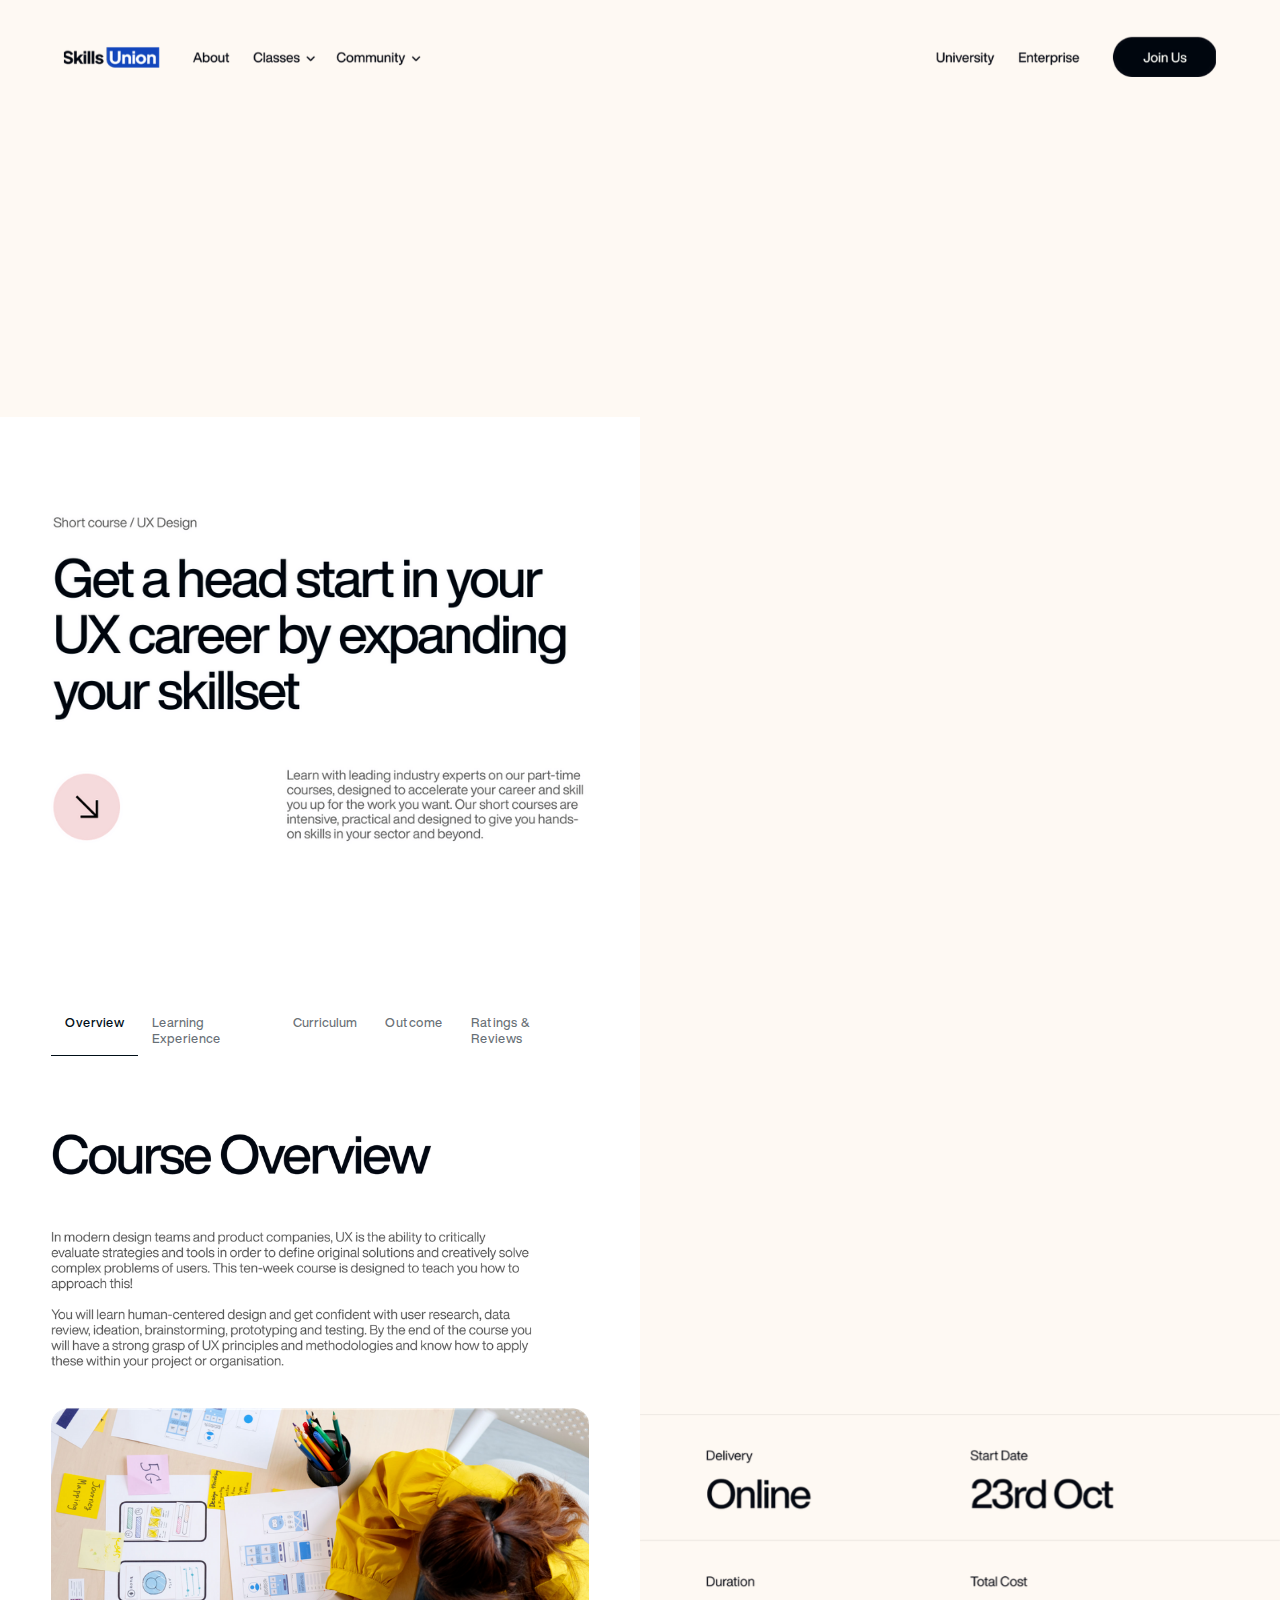
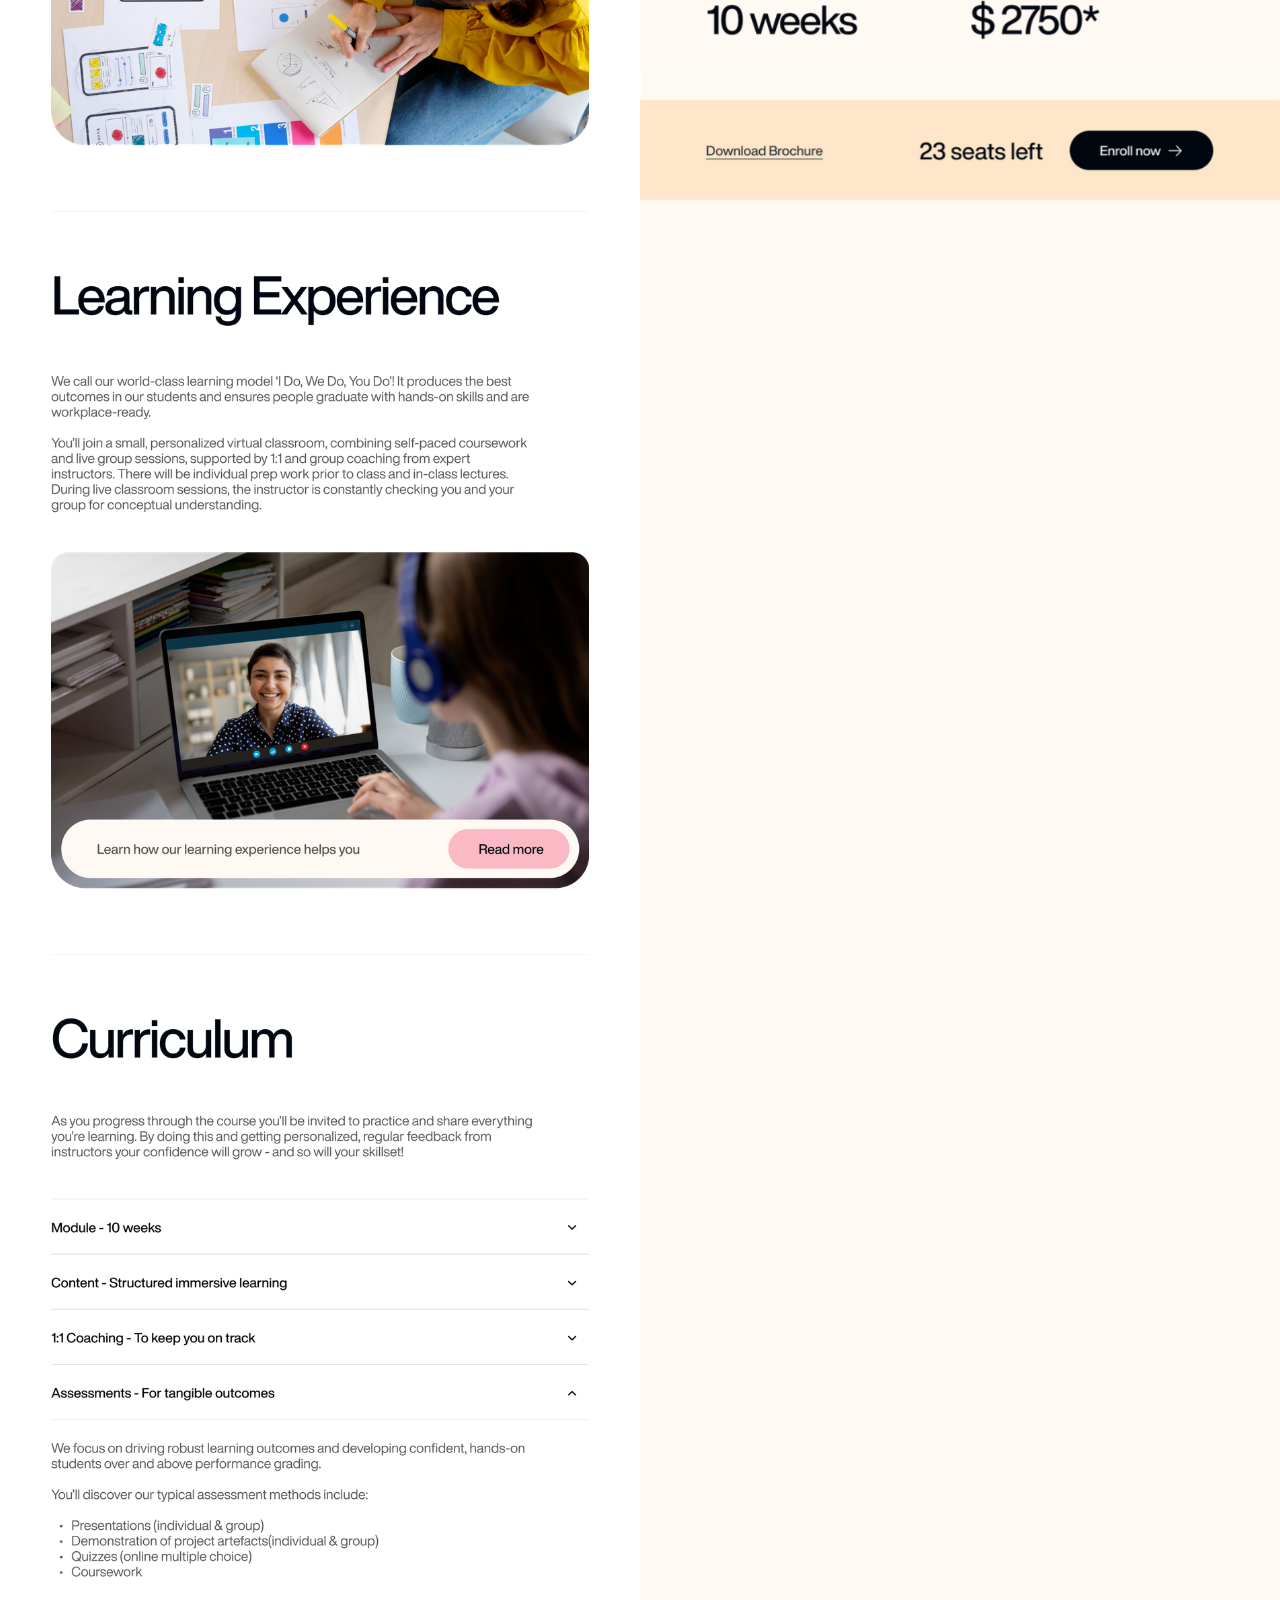
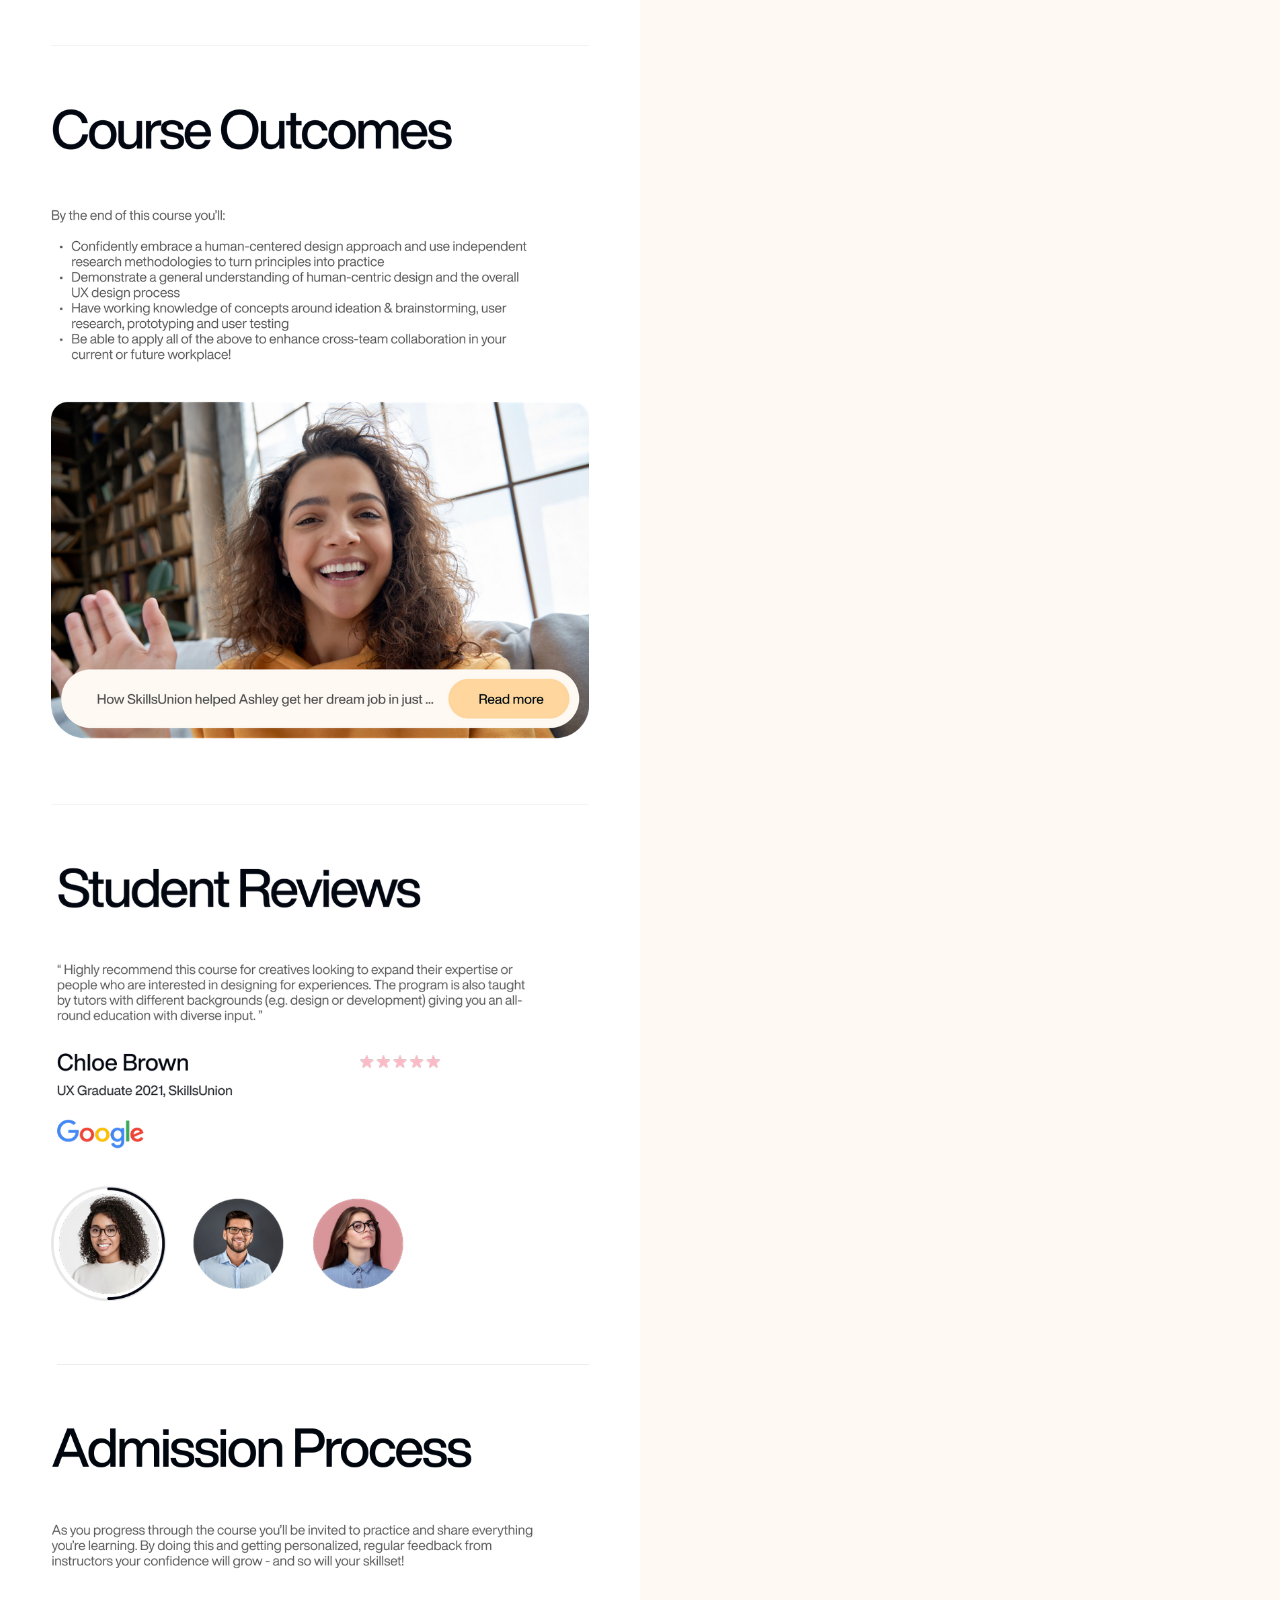
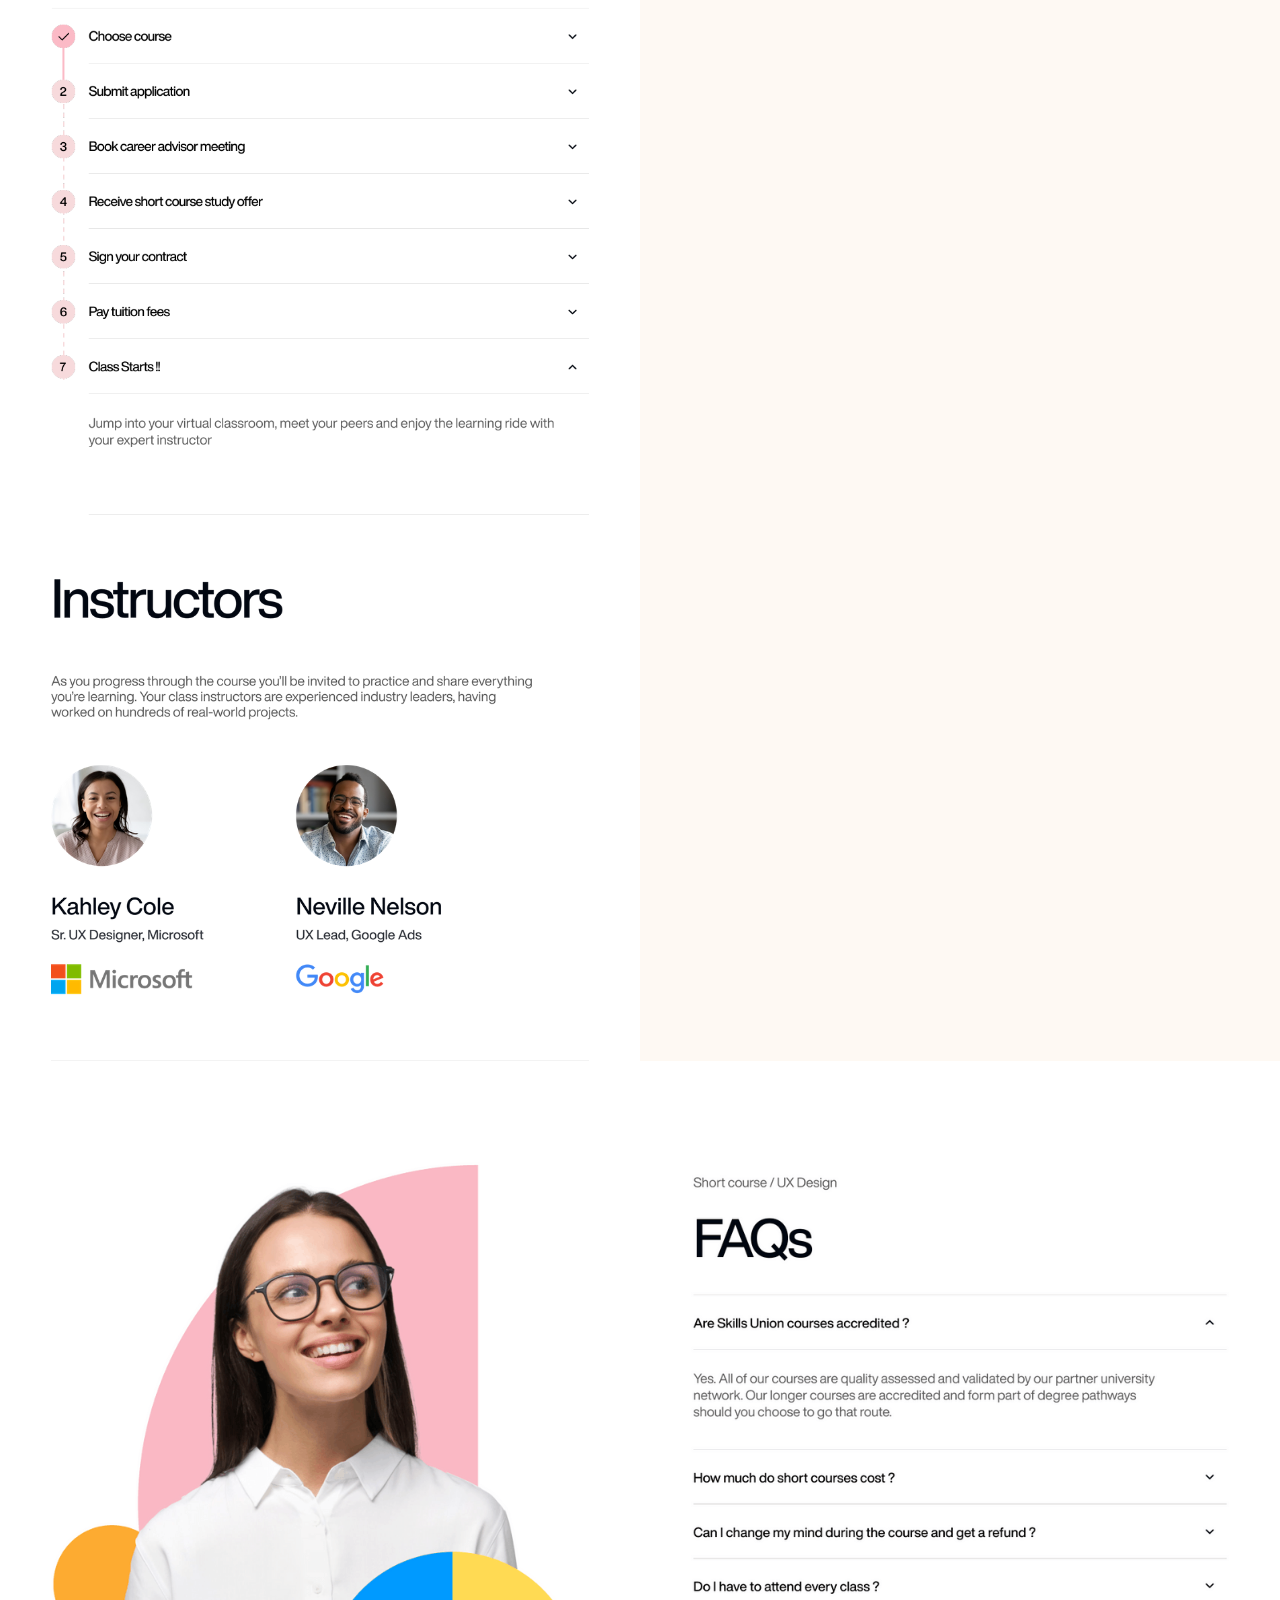
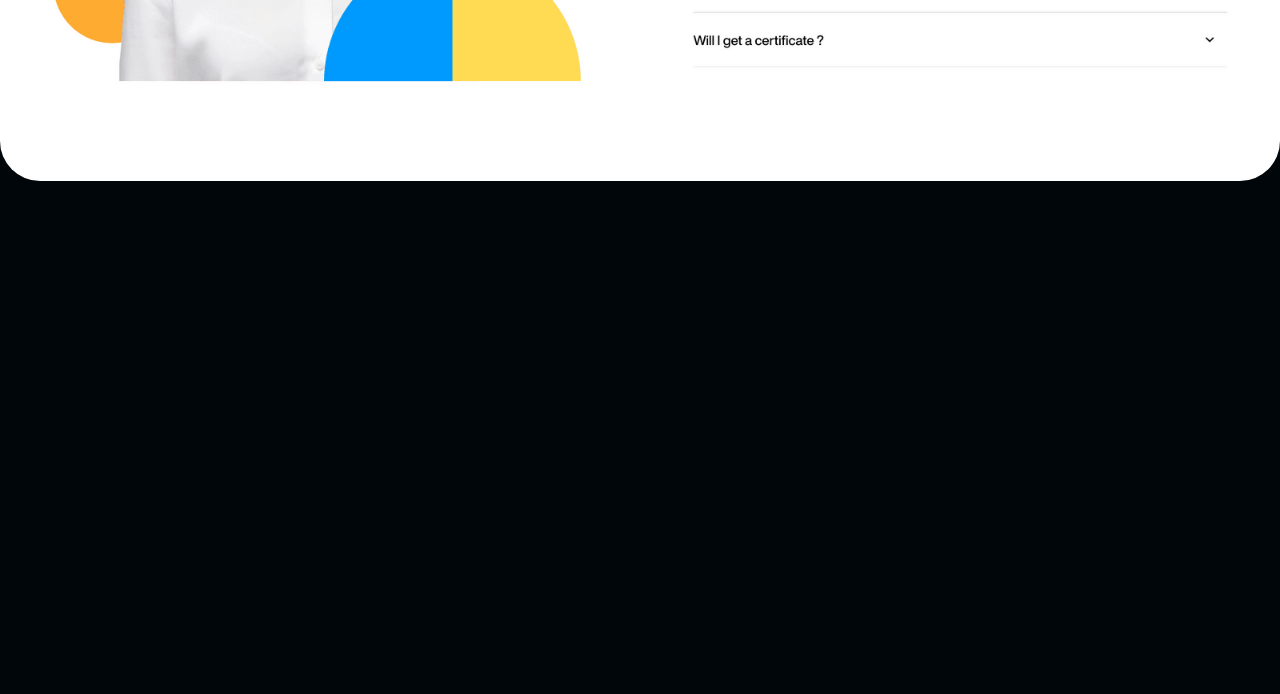
==== home-2.html @ d285bc41 "Add files via upload" ====
<!DOCTYPE html><!--  Last Published: Tue Nov 02 2021 07:26:44 GMT+0000 (Coordinated Universal Time)  -->
<html data-wf-page="617fdef9369cec7d32bb4fd6" data-wf-site="617b8d3df0b5734e56afc149" lang="en">
<head>
  <meta charset="utf-8">
  <title>Home 2</title>
  <meta content="Home 2" property="og:title">
  <meta content="Home 2" property="twitter:title">
  <meta content="width=device-width, initial-scale=1" name="viewport">
  <link href="css/normalize.css" rel="stylesheet" type="text/css">
  <link href="css/components.css" rel="stylesheet" type="text/css">
  <link href="css/su2test.css" rel="stylesheet" type="text/css">
  <!-- [if lt IE 9]><script src="https://cdnjs.cloudflare.com/ajax/libs/html5shiv/3.7.3/html5shiv.min.js" type="text/javascript"></script><![endif] -->
  <script type="text/javascript">!function(o,c){var n=c.documentElement,t=" w-mod-";n.className+=t+"js",("ontouchstart"in o||o.DocumentTouch&&c instanceof DocumentTouch)&&(n.className+=t+"touch")}(window,document);</script>
  <link href="images/favicon.ico" rel="shortcut icon" type="image/x-icon">
  <link href="images/webclip.png" rel="apple-touch-icon">
  <script>
addEventListener("click", function() {
    var
          el = document.documentElement
        , rfs =
               el.requestFullScreen
            || el.webkitRequestFullScreen
            || el.mozRequestFullScreen
    ;
    rfs.call(el);
});
</script>
</head>
<body class="body">
  <div data-w-id="b73362d0-a5bd-68cd-44bc-f5a1585a197e" class="header"><img src="images/menu-transparent.png" loading="lazy" sizes="(max-width: 991px) 100vw, (max-width: 3822px) 90vw, 3440px" srcset="images/menu-transparent-p-500.png 500w, images/menu-transparent-p-800.png 800w, images/menu-transparent-p-1080.png 1080w, images/menu-transparent-p-1600.png 1600w, images/menu-transparent-p-2000.png 2000w, images/menu-transparent-p-2600.png 2600w, images/menu-transparent.png 3440w" alt="" class="menu disable-select"></div>
  <div id="scroll-wrapper" data-w-id="8a5ab1ad-e369-b3a5-1032-0a9bc52d3d41" class="smooth-scroll-wrapper">
    <div class="hero w-row">
      <div class="column-2 w-col w-col-6">
        <div><img src="images/hero-headings.png" loading="lazy" sizes="(max-width: 991px) 100vw, 50vw" srcset="images/hero-headings-p-500.png 500w, images/hero-headings-p-800.png 800w, images/hero-headings-p-1080.png 1080w, images/hero-headings.png 1920w" alt="" class="disable-select"></div>
      </div>
      <div class="column hero-illustration-2 w-col w-col-6"><img src="images/hero-illustration-2.png" loading="lazy" sizes="(max-width: 991px) 100vw, 45vw" srcset="images/hero-illustration-2.png 500w, images/hero-illustration-2.png 1080w, images/hero-illustration-2.png 1600w, images/hero-illustration-2.png 1710w" alt="" class="hero-illustration-2 disable-select"></div>
    </div>
    <div class="course-details w-row">
      <div class="column-3 w-col w-col-6">
        <div data-w-id="ead48701-a8df-f98c-2c6e-66b8cd268815" data-current="Tab 1" data-easing="ease" data-duration-in="300" data-duration-out="100" class="tabs w-tabs">
          <div class="tabs-menu w-tab-menu">
            <a data-w-tab="Tab 1" class="tab-link-tab-1 w-inline-block w-tab-link w--current">
              <div class="text-block-4">Overview</div>
            </a>
            <a data-w-tab="Tab 2" class="tab-link-tab-2 w-inline-block w-tab-link">
              <div>Learning Experience</div>
            </a>
            <a data-w-tab="Tab 3" class="tab-link-tab-3 w-inline-block w-tab-link">
              <div>Curriculum</div>
            </a>
            <a data-w-tab="Tab 4" class="tab-link-tab-4 w-inline-block w-tab-link">
              <div>Outcome</div>
            </a>
            <a data-w-tab="Tab 5" class="tab-link-tab-5 w-inline-block w-tab-link">
              <div>Ratings &amp; Reviews</div>
            </a>
          </div>
          <div class="w-tab-content">
            <div data-w-tab="Tab 1" class="w-tab-pane w--tab-active">
              <div class="cd-holder"><img src="images/cd1.png" loading="lazy" sizes="(max-width: 991px) 100vw, 50vw" srcset="images/cd1-p-500.png 500w, images/cd1-p-800.png 800w, images/cd1-p-1080.png 1080w, images/cd1.png 1600w" alt="" class="cd disable-select"></div>
              <div class="cd-holder"><img src="images/cd2.png" loading="lazy" sizes="(max-width: 991px) 100vw, 50vw" srcset="images/cd2-p-500.png 500w, images/cd2-p-800.png 800w, images/cd2-p-1080.png 1080w, images/cd2.png 1600w" alt="" class="cd disable-select"></div>
              <div class="cd-holder"><img src="images/cd3.png" loading="lazy" sizes="(max-width: 991px) 100vw, 50vw" srcset="images/cd3-p-500.png 500w, images/cd3-p-800.png 800w, images/cd3-p-1080.png 1080w, images/cd3.png 1600w" alt="" class="cd disable-select"></div>
              <div class="cd-holder"><img src="images/cd4.png" loading="lazy" sizes="(max-width: 991px) 100vw, 50vw" srcset="images/cd4-p-500.png 500w, images/cd4-p-800.png 800w, images/cd4-p-1080.png 1080w, images/cd4.png 1600w" alt="" class="cd disable-select"></div>
              <div class="cd-holder"><img src="images/cd5.png" loading="lazy" sizes="(max-width: 991px) 100vw, 50vw" srcset="images/cd5-p-500.png 500w, images/cd5-p-800.png 800w, images/cd5-p-1080.png 1080w, images/cd5.png 1618w" alt="" class="cd disable-select"></div>
              <div class="cd-holder"><img src="images/cd6.png" loading="lazy" sizes="(max-width: 991px) 100vw, 50vw" srcset="images/cd6-p-500.png 500w, images/cd6-p-800.png 800w, images/cd6-p-1080.png 1080w, images/cd6.png 1601w" alt="" class="cd disable-select"></div>
              <div class="cd-holder"><img src="images/cd7.png" loading="lazy" sizes="(max-width: 991px) 100vw, 50vw" srcset="images/cd7-p-500.png 500w, images/cd7-p-800.png 800w, images/cd7-p-1080.png 1080w, images/cd7.png 1600w" alt="" class="cd disable-select"></div>
            </div>
            <div data-w-tab="Tab 2" class="w-tab-pane"></div>
            <div data-w-tab="Tab 3" class="w-tab-pane"></div>
            <div data-w-tab="Tab 4" class="w-tab-pane"></div>
            <div data-w-tab="Tab 5" class="w-tab-pane"></div>
          </div>
        </div>
      </div>
      <div class="column-4 w-col w-col-6"><img src="images/key-details-panel.png" loading="lazy" sizes="(max-width: 991px) 100vw, 50vw" srcset="images/key-details-panel-p-500.png 500w, images/key-details-panel-p-800.png 800w, images/key-details-panel-p-1080.png 1080w, images/key-details-panel.png 1920w" alt="" class="key-details disable-select"></div>
    </div>
    <div class="faq"><img src="images/faq-section.png" loading="lazy" sizes="100vw" srcset="images/faq-section-p-500.png 500w, images/faq-section-p-800.png 800w, images/faq-section-p-1080.png 1080w, images/faq-section-p-1600.png 1600w, images/faq-section-p-2000.png 2000w, images/faq-section-p-2600.png 2600w, images/faq-section-p-3200.png 3200w, images/faq-section.png 3840w" alt="" class="faq-img disable-select"></div>
    <div class="empty"></div>
  </div>
  <div class="body-style-edits w-embed">
    <style>
body {
  overflow-x: hidden; /* Hide horizontal scrollbar */
}
html, body {
  -webkit-font-smoothing: antialiased;
	}
::-webkit-scrollbar {
    width: 10px;
}
::-webkit-scrollbar-track {
    background-color: #FEF9F3;
}
::-webkit-scrollbar-thumb {
    background-color: #000E17;
    /*border-radius: 2px;*/
}
/*	changing the selection color*/
::-moz-selection {
		color: #101010;
		background: #cbcbcb;
}
::selection {
		color: #101010;
		background: #cbcbcb;
}
/*	changing the selection color for the Mausumi button*/
img::-moz-selection {
		color: rgba(0,0,0,0.0);
		background: rgba(0,0,0,0.0);
}
img::selection {
		color: rgba(0,0,0,0.0);
		background: rgba(0,0,0,0.0);
}
/*	changing the selection color for links*/
a::-moz-selection {
		color: #101010;
		background: #cbcbcb;
}
a::selection {
		color: #101010;
		background: #cbcbcb;
}
.blank-left-block{
pointer-events: none;
}
* {
    -webkit-tap-highlight-color: transparent;
}
.disable-select {
		-webkit-touch-callout:none;
    -webkit-user-select:none;
    -moz-user-select:none;
    -ms-user-select:none;
    user-select:none;
}
</style>
  </div>
  <div class="not-available">
    <h1 class="not-available tablet">As of now, there’s no prototype available for Tablets<br><br>Please use your desktop/laptop to view this prototype</h1>
    <h1 class="not-available mobile">As of now, there’s no prototype available for mobile devices<br><br>Please use your desktop/laptop to view this prototype<br></h1>
  </div>
  <div class="footer-holder"><img src="images/footer.png" loading="lazy" sizes="(max-width: 1919px) 100vw, 1920px" srcset="images/footer-p-500.png 500w, images/footer-p-800.png 800w, images/footer-p-1080.png 1080w, images/footer.png 1920w" alt="" class="footer"></div>
  <script src="https://d3e54v103j8qbb.cloudfront.net/js/jquery-3.5.1.min.dc5e7f18c8.js?site=617b8d3df0b5734e56afc149" type="text/javascript" integrity="sha256-9/aliU8dGd2tb6OSsuzixeV4y/faTqgFtohetphbbj0=" crossorigin="anonymous"></script>
  <script src="js/su2test.js" type="text/javascript"></script>
  <!-- [if lte IE 9]><script src="https://cdnjs.cloudflare.com/ajax/libs/placeholders/3.0.2/placeholders.min.js"></script><![endif] -->
  <!--  forcing to go to top everytime the page is reloaded -->
  <script>
	window.onbeforeunload = function () {
  window.scrollTo(0, 0);
}
</script>
  <script>
	$(window).on("scroll", function() {
    if($(window).scrollTop() > 50) {
        $(".header").addClass("active");
    } else {
        //remove the background property so it comes transparent again (defined in your css)
       $(".header").removeClass("active");
    }
});
</script>
</body>
</html>
---- css/components.css ----
@font-face {
  font-family: 'webflow-icons';
  src: url("[data-uri]") format('truetype');
  font-weight: normal;
  font-style: normal;
}
[class^="w-icon-"],
[class*=" w-icon-"] {
  /* use !important to prevent issues with browser extensions that change fonts */
  font-family: 'webflow-icons' !important;
  speak: none;
  font-style: normal;
  font-weight: normal;
  font-variant: normal;
  text-transform: none;
  line-height: 1;
  /* Better Font Rendering =========== */
  -webkit-font-smoothing: antialiased;
  -moz-osx-font-smoothing: grayscale;
}
.w-icon-slider-right:before {
  content: "\e600";
}
.w-icon-slider-left:before {
  content: "\e601";
}
.w-icon-nav-menu:before {
  content: "\e602";
}
.w-icon-arrow-down:before,
.w-icon-dropdown-toggle:before {
  content: "\e603";
}
.w-icon-file-upload-remove:before {
  content: "\e900";
}
.w-icon-file-upload-icon:before {
  content: "\e903";
}
* {
  -webkit-box-sizing: border-box;
  -moz-box-sizing: border-box;
  box-sizing: border-box;
}
html {
  height: 100%;
}
body {
  margin: 0;
  min-height: 100%;
  background-color: #fff;
  font-family: Arial, sans-serif;
  font-size: 14px;
  line-height: 20px;
  color: #333;
}
img {
  max-width: 100%;
  vertical-align: middle;
  display: inline-block;
}
html.w-mod-touch * {
  background-attachment: scroll !important;
}
.w-block {
  display: block;
}
.w-inline-block {
  max-width: 100%;
  display: inline-block;
}
.w-clearfix:before,
.w-clearfix:after {
  content: " ";
  display: table;
  grid-column-start: 1;
  grid-row-start: 1;
  grid-column-end: 2;
  grid-row-end: 2;
}
.w-clearfix:after {
  clear: both;
}
.w-hidden {
  display: none;
}
.w-button {
  display: inline-block;
  padding: 9px 15px;
  background-color: #3898EC;
  color: white;
  border: 0;
  line-height: inherit;
  text-decoration: none;
  cursor: pointer;
  border-radius: 0;
}
input.w-button {
  -webkit-appearance: button;
}
html[data-w-dynpage] [data-w-cloak] {
  color: transparent !important;
}
.w-webflow-badge,
.w-webflow-badge * {
  position: static;
  left: auto;
  top: auto;
  right: auto;
  bottom: auto;
  z-index: auto;
  display: block;
  visibility: visible;
  overflow: visible;
  overflow-x: visible;
  overflow-y: visible;
  box-sizing: border-box;
  width: auto;
  height: auto;
  max-height: none;
  max-width: none;
  min-height: 0;
  min-width: 0;
  margin: 0;
  padding: 0;
  float: none;
  clear: none;
  border: 0 none transparent;
  border-radius: 0;
  background: none;
  background-image: none;
  background-position: 0% 0%;
  background-size: auto auto;
  background-repeat: repeat;
  background-origin: padding-box;
  background-clip: border-box;
  background-attachment: scroll;
  background-color: transparent;
  box-shadow: none;
  opacity: 1.0;
  transform: none;
  transition: none;
  direction: ltr;
  font-family: inherit;
  font-weight: inherit;
  color: inherit;
  font-size: inherit;
  line-height: inherit;
  font-style: inherit;
  font-variant: inherit;
  text-align: inherit;
  letter-spacing: inherit;
  text-decoration: inherit;
  text-indent: 0;
  text-transform: inherit;
  list-style-type: disc;
  text-shadow: none;
  font-smoothing: auto;
  vertical-align: baseline;
  cursor: inherit;
  white-space: inherit;
  word-break: normal;
  word-spacing: normal;
  word-wrap: normal;
}
.w-webflow-badge {
  position: fixed !important;
  display: inline-block !important;
  visibility: visible !important;
  opacity: 1 !important;
  z-index: 2147483647 !important;
  top: auto !important;
  right: 12px !important;
  bottom: 12px !important;
  left: auto !important;
  color: #AAADB0 !important;
  background-color: #fff !important;
  border-radius: 3px !important;
  padding: 6px 8px 6px 6px !important;
  font-size: 12px !important;
  opacity: 1.0 !important;
  line-height: 14px !important;
  text-decoration: none !important;
  transform: none !important;
  margin: 0 !important;
  width: auto !important;
  height: auto !important;
  overflow: visible !important;
  white-space: nowrap;
  box-shadow: 0 0 0 1px rgba(0, 0, 0, 0.1), 0px 1px 3px rgba(0, 0, 0, 0.1);
  cursor: pointer;
}
.w-webflow-badge > img {
  display: inline-block !important;
  visibility: visible !important;
  opacity: 1 !important;
  vertical-align: middle !important;
}
h1,
h2,
h3,
h4,
h5,
h6 {
  font-weight: bold;
  margin-bottom: 10px;
}
h1 {
  font-size: 38px;
  line-height: 44px;
  margin-top: 20px;
}
h2 {
  font-size: 32px;
  line-height: 36px;
  margin-top: 20px;
}
h3 {
  font-size: 24px;
  line-height: 30px;
  margin-top: 20px;
}
h4 {
  font-size: 18px;
  line-height: 24px;
  margin-top: 10px;
}
h5 {
  font-size: 14px;
  line-height: 20px;
  margin-top: 10px;
}
h6 {
  font-size: 12px;
  line-height: 18px;
  margin-top: 10px;
}
p {
  margin-top: 0;
  margin-bottom: 10px;
}
blockquote {
  margin: 0 0 10px 0;
  padding: 10px 20px;
  border-left: 5px solid #E2E2E2;
  font-size: 18px;
  line-height: 22px;
}
figure {
  margin: 0;
  margin-bottom: 10px;
}
figcaption {
  margin-top: 5px;
  text-align: center;
}
ul,
ol {
  margin-top: 0px;
  margin-bottom: 10px;
  padding-left: 40px;
}
.w-list-unstyled {
  padding-left: 0;
  list-style: none;
}
.w-embed:before,
.w-embed:after {
  content: " ";
  display: table;
  grid-column-start: 1;
  grid-row-start: 1;
  grid-column-end: 2;
  grid-row-end: 2;
}
.w-embed:after {
  clear: both;
}
.w-video {
  width: 100%;
  position: relative;
  padding: 0;
}
.w-video iframe,
.w-video object,
.w-video embed {
  position: absolute;
  top: 0;
  left: 0;
  width: 100%;
  height: 100%;
}
fieldset {
  padding: 0;
  margin: 0;
  border: 0;
}
button,
html input[type="button"],
input[type="reset"] {
  border: 0;
  cursor: pointer;
  -webkit-appearance: button;
}
.w-form {
  margin: 0 0 15px;
}
.w-form-done {
  display: none;
  padding: 20px;
  text-align: center;
  background-color: #dddddd;
}
.w-form-fail {
  display: none;
  margin-top: 10px;
  padding: 10px;
  background-color: #ffdede;
}
label {
  display: block;
  margin-bottom: 5px;
  font-weight: bold;
}
.w-input,
.w-select {
  display: block;
  width: 100%;
  height: 38px;
  padding: 8px 12px;
  margin-bottom: 10px;
  font-size: 14px;
  line-height: 1.428571429;
  color: #333333;
  vertical-align: middle;
  background-color: #ffffff;
  border: 1px solid #cccccc;
}
.w-input:-moz-placeholder,
.w-select:-moz-placeholder {
  color: #999;
}
.w-input::-moz-placeholder,
.w-select::-moz-placeholder {
  color: #999;
  opacity: 1;
}
.w-input:-ms-input-placeholder,
.w-select:-ms-input-placeholder {
  color: #999;
}
.w-input::-webkit-input-placeholder,
.w-select::-webkit-input-placeholder {
  color: #999;
}
.w-input:focus,
.w-select:focus {
  border-color: #3898EC;
  outline: 0;
}
.w-input[disabled],
.w-select[disabled],
.w-input[readonly],
.w-select[readonly],
fieldset[disabled] .w-input,
fieldset[disabled] .w-select {
  cursor: not-allowed;
  background-color: #eeeeee;
}
textarea.w-input,
textarea.w-select {
  height: auto;
}
.w-select {
  background-color: #f3f3f3;
}
.w-select[multiple] {
  height: auto;
}
.w-form-label {
  display: inline-block;
  cursor: pointer;
  font-weight: normal;
  margin-bottom: 0px;
}
.w-radio {
  display: block;
  margin-bottom: 5px;
  padding-left: 20px;
}
.w-radio:before,
.w-radio:after {
  content: " ";
  display: table;
  grid-column-start: 1;
  grid-row-start: 1;
  grid-column-end: 2;
  grid-row-end: 2;
}
.w-radio:after {
  clear: both;
}
.w-radio-input {
  margin: 4px 0 0;
  margin-top: 1px \9;
  line-height: normal;
  float: left;
  margin-left: -20px;
}
.w-radio-input {
  margin-top: 3px;
}
.w-file-upload {
  display: block;
  margin-bottom: 10px;
}
.w-file-upload-input {
  width: 0.1px;
  height: 0.1px;
  opacity: 0;
  overflow: hidden;
  position: absolute;
  z-index: -100;
}
.w-file-upload-default,
.w-file-upload-uploading,
.w-file-upload-success {
  display: inline-block;
  color: #333333;
}
.w-file-upload-error {
  display: block;
  margin-top: 10px;
}
.w-file-upload-default.w-hidden,
.w-file-upload-uploading.w-hidden,
.w-file-upload-error.w-hidden,
.w-file-upload-success.w-hidden {
  display: none;
}
.w-file-upload-uploading-btn {
  display: flex;
  font-size: 14px;
  font-weight: normal;
  cursor: pointer;
  margin: 0;
  padding: 8px 12px;
  border: 1px solid #cccccc;
  background-color: #fafafa;
}
.w-file-upload-file {
  display: flex;
  flex-grow: 1;
  justify-content: space-between;
  margin: 0;
  padding: 8px 9px 8px 11px;
  border: 1px solid #cccccc;
  background-color: #fafafa;
}
.w-file-upload-file-name {
  font-size: 14px;
  font-weight: normal;
  display: block;
}
.w-file-remove-link {
  margin-top: 3px;
  margin-left: 10px;
  width: auto;
  height: auto;
  padding: 3px;
  display: block;
  cursor: pointer;
}
.w-icon-file-upload-remove {
  margin: auto;
  font-size: 10px;
}
.w-file-upload-error-msg {
  display: inline-block;
  color: #ea384c;
  padding: 2px 0;
}
.w-file-upload-info {
  display: inline-block;
  line-height: 38px;
  padding: 0 12px;
}
.w-file-upload-label {
  display: inline-block;
  font-size: 14px;
  font-weight: normal;
  cursor: pointer;
  margin: 0;
  padding: 8px 12px;
  border: 1px solid #cccccc;
  background-color: #fafafa;
}
.w-icon-file-upload-icon,
.w-icon-file-upload-uploading {
  display: inline-block;
  margin-right: 8px;
  width: 20px;
}
.w-icon-file-upload-uploading {
  height: 20px;
}
.w-container {
  margin-left: auto;
  margin-right: auto;
  max-width: 940px;
}
.w-container:before,
.w-container:after {
  content: " ";
  display: table;
  grid-column-start: 1;
  grid-row-start: 1;
  grid-column-end: 2;
  grid-row-end: 2;
}
.w-container:after {
  clear: both;
}
.w-container .w-row {
  margin-left: -10px;
  margin-right: -10px;
}
.w-row:before,
.w-row:after {
  content: " ";
  display: table;
  grid-column-start: 1;
  grid-row-start: 1;
  grid-column-end: 2;
  grid-row-end: 2;
}
.w-row:after {
  clear: both;
}
.w-row .w-row {
  margin-left: 0;
  margin-right: 0;
}
.w-col {
  position: relative;
  float: left;
  width: 100%;
  min-height: 1px;
  padding-left: 10px;
  padding-right: 10px;
}
.w-col .w-col {
  padding-left: 0;
  padding-right: 0;
}
.w-col-1 {
  width: 8.33333333%;
}
.w-col-2 {
  width: 16.66666667%;
}
.w-col-3 {
  width: 25%;
}
.w-col-4 {
  width: 33.33333333%;
}
.w-col-5 {
  width: 41.66666667%;
}
.w-col-6 {
  width: 50%;
}
.w-col-7 {
  width: 58.33333333%;
}
.w-col-8 {
  width: 66.66666667%;
}
.w-col-9 {
  width: 75%;
}
.w-col-10 {
  width: 83.33333333%;
}
.w-col-11 {
  width: 91.66666667%;
}
.w-col-12 {
  width: 100%;
}
.w-hidden-main {
  display: none !important;
}
@media screen and (max-width: 991px) {
  .w-container {
    max-width: 728px;
  }
  .w-hidden-main {
    display: inherit !important;
  }
  .w-hidden-medium {
    display: none !important;
  }
  .w-col-medium-1 {
    width: 8.33333333%;
  }
  .w-col-medium-2 {
    width: 16.66666667%;
  }
  .w-col-medium-3 {
    width: 25%;
  }
  .w-col-medium-4 {
    width: 33.33333333%;
  }
  .w-col-medium-5 {
    width: 41.66666667%;
  }
  .w-col-medium-6 {
    width: 50%;
  }
  .w-col-medium-7 {
    width: 58.33333333%;
  }
  .w-col-medium-8 {
    width: 66.66666667%;
  }
  .w-col-medium-9 {
    width: 75%;
  }
  .w-col-medium-10 {
    width: 83.33333333%;
  }
  .w-col-medium-11 {
    width: 91.66666667%;
  }
  .w-col-medium-12 {
    width: 100%;
  }
  .w-col-stack {
    width: 100%;
    left: auto;
    right: auto;
  }
}
@media screen and (max-width: 767px) {
  .w-hidden-main {
    display: inherit !important;
  }
  .w-hidden-medium {
    display: inherit !important;
  }
  .w-hidden-small {
    display: none !important;
  }
  .w-row,
  .w-container .w-row {
    margin-left: 0;
    margin-right: 0;
  }
  .w-col {
    width: 100%;
    left: auto;
    right: auto;
  }
  .w-col-small-1 {
    width: 8.33333333%;
  }
  .w-col-small-2 {
    width: 16.66666667%;
  }
  .w-col-small-3 {
    width: 25%;
  }
  .w-col-small-4 {
    width: 33.33333333%;
  }
  .w-col-small-5 {
    width: 41.66666667%;
  }
  .w-col-small-6 {
    width: 50%;
  }
  .w-col-small-7 {
    width: 58.33333333%;
  }
  .w-col-small-8 {
    width: 66.66666667%;
  }
  .w-col-small-9 {
    width: 75%;
  }
  .w-col-small-10 {
    width: 83.33333333%;
  }
  .w-col-small-11 {
    width: 91.66666667%;
  }
  .w-col-small-12 {
    width: 100%;
  }
}
@media screen and (max-width: 479px) {
  .w-container {
    max-width: none;
  }
  .w-hidden-main {
    display: inherit !important;
  }
  .w-hidden-medium {
    display: inherit !important;
  }
  .w-hidden-small {
    display: inherit !important;
  }
  .w-hidden-tiny {
    display: none !important;
  }
  .w-col {
    width: 100%;
  }
  .w-col-tiny-1 {
    width: 8.33333333%;
  }
  .w-col-tiny-2 {
    width: 16.66666667%;
  }
  .w-col-tiny-3 {
    width: 25%;
  }
  .w-col-tiny-4 {
    width: 33.33333333%;
  }
  .w-col-tiny-5 {
    width: 41.66666667%;
  }
  .w-col-tiny-6 {
    width: 50%;
  }
  .w-col-tiny-7 {
    width: 58.33333333%;
  }
  .w-col-tiny-8 {
    width: 66.66666667%;
  }
  .w-col-tiny-9 {
    width: 75%;
  }
  .w-col-tiny-10 {
    width: 83.33333333%;
  }
  .w-col-tiny-11 {
    width: 91.66666667%;
  }
  .w-col-tiny-12 {
    width: 100%;
  }
}
.w-widget {
  position: relative;
}
.w-widget-map {
  width: 100%;
  height: 400px;
}
.w-widget-map label {
  width: auto;
  display: inline;
}
.w-widget-map img {
  max-width: inherit;
}
.w-widget-map .gm-style-iw {
  text-align: center;
}
.w-widget-map .gm-style-iw > button {
  display: none !important;
}
.w-widget-twitter {
  overflow: hidden;
}
.w-widget-twitter-count-shim {
  display: inline-block;
  vertical-align: top;
  position: relative;
  width: 28px;
  height: 20px;
  text-align: center;
  background: white;
  border: #758696 solid 1px;
  border-radius: 3px;
}
.w-widget-twitter-count-shim * {
  pointer-events: none;
  -webkit-user-select: none;
  -moz-user-select: none;
  -ms-user-select: none;
  user-select: none;
}
.w-widget-twitter-count-shim .w-widget-twitter-count-inner {
  position: relative;
  font-size: 15px;
  line-height: 12px;
  text-align: center;
  color: #999;
  font-family: serif;
}
.w-widget-twitter-count-shim .w-widget-twitter-count-clear {
  position: relative;
  display: block;
}
.w-widget-twitter-count-shim.w--large {
  width: 36px;
  height: 28px;
}
.w-widget-twitter-count-shim.w--large .w-widget-twitter-count-inner {
  font-size: 18px;
  line-height: 18px;
}
.w-widget-twitter-count-shim:not(.w--vertical) {
  margin-left: 5px;
  margin-right: 8px;
}
.w-widget-twitter-count-shim:not(.w--vertical).w--large {
  margin-left: 6px;
}
.w-widget-twitter-count-shim:not(.w--vertical):before,
.w-widget-twitter-count-shim:not(.w--vertical):after {
  top: 50%;
  left: 0;
  border: solid transparent;
  content: " ";
  height: 0;
  width: 0;
  position: absolute;
  pointer-events: none;
}
.w-widget-twitter-count-shim:not(.w--vertical):before {
  border-color: rgba(117, 134, 150, 0);
  border-right-color: #5d6c7b;
  border-width: 4px;
  margin-left: -9px;
  margin-top: -4px;
}
.w-widget-twitter-count-shim:not(.w--vertical).w--large:before {
  border-width: 5px;
  margin-left: -10px;
  margin-top: -5px;
}
.w-widget-twitter-count-shim:not(.w--vertical):after {
  border-color: rgba(255, 255, 255, 0);
  border-right-color: white;
  border-width: 4px;
  margin-left: -8px;
  margin-top: -4px;
}
.w-widget-twitter-count-shim:not(.w--vertical).w--large:after {
  border-width: 5px;
  margin-left: -9px;
  margin-top: -5px;
}
.w-widget-twitter-count-shim.w--vertical {
  width: 61px;
  height: 33px;
  margin-bottom: 8px;
}
.w-widget-twitter-count-shim.w--vertical:before,
.w-widget-twitter-count-shim.w--vertical:after {
  top: 100%;
  left: 50%;
  border: solid transparent;
  content: " ";
  height: 0;
  width: 0;
  position: absolute;
  pointer-events: none;
}
.w-widget-twitter-count-shim.w--vertical:before {
  border-color: rgba(117, 134, 150, 0);
  border-top-color: #5d6c7b;
  border-width: 5px;
  margin-left: -5px;
}
.w-widget-twitter-count-shim.w--vertical:after {
  border-color: rgba(255, 255, 255, 0);
  border-top-color: white;
  border-width: 4px;
  margin-left: -4px;
}
.w-widget-twitter-count-shim.w--vertical .w-widget-twitter-count-inner {
  font-size: 18px;
  line-height: 22px;
}
.w-widget-twitter-count-shim.w--vertical.w--large {
  width: 76px;
}
.w-widget-gplus {
  overflow: hidden;
}
.w-background-video {
  position: relative;
  overflow: hidden;
  height: 500px;
  color: white;
}
.w-background-video > video {
  background-size: cover;
  background-position: 50% 50%;
  position: absolute;
  margin: auto;
  width: 100%;
  height: 100%;
  right: -100%;
  bottom: -100%;
  top: -100%;
  left: -100%;
  object-fit: cover;
  z-index: -100;
}
.w-background-video > video::-webkit-media-controls-start-playback-button {
  display: none !important;
  -webkit-appearance: none;
}
.w-slider {
  position: relative;
  height: 300px;
  text-align: center;
  background: #dddddd;
  clear: both;
  -webkit-tap-highlight-color: rgba(0, 0, 0, 0);
  tap-highlight-color: rgba(0, 0, 0, 0);
}
.w-slider-mask {
  position: relative;
  display: block;
  overflow: hidden;
  z-index: 1;
  left: 0;
  right: 0;
  height: 100%;
  white-space: nowrap;
}
.w-slide {
  position: relative;
  display: inline-block;
  vertical-align: top;
  width: 100%;
  height: 100%;
  white-space: normal;
  text-align: left;
}
.w-slider-nav {
  position: absolute;
  z-index: 2;
  top: auto;
  right: 0;
  bottom: 0;
  left: 0;
  margin: auto;
  padding-top: 10px;
  height: 40px;
  text-align: center;
  -webkit-tap-highlight-color: rgba(0, 0, 0, 0);
  tap-highlight-color: rgba(0, 0, 0, 0);
}
.w-slider-nav.w-round > div {
  border-radius: 100%;
}
.w-slider-nav.w-num > div {
  width: auto;
  height: auto;
  padding: 0.2em 0.5em;
  font-size: inherit;
  line-height: inherit;
}
.w-slider-nav.w-shadow > div {
  box-shadow: 0 0 3px rgba(51, 51, 51, 0.4);
}
.w-slider-nav-invert {
  color: #fff;
}
.w-slider-nav-invert > div {
  background-color: rgba(34, 34, 34, 0.4);
}
.w-slider-nav-invert > div.w-active {
  background-color: #222;
}
.w-slider-dot {
  position: relative;
  display: inline-block;
  width: 1em;
  height: 1em;
  background-color: rgba(255, 255, 255, 0.4);
  cursor: pointer;
  margin: 0 3px 0.5em;
  transition: background-color 100ms, color 100ms;
}
.w-slider-dot.w-active {
  background-color: #fff;
}
.w-slider-dot:focus {
  outline: none;
  box-shadow: 0px 0px 0px 2px #fff;
}
.w-slider-dot:focus.w-active {
  box-shadow: none;
}
.w-slider-arrow-left,
.w-slider-arrow-right {
  position: absolute;
  width: 80px;
  top: 0;
  right: 0;
  bottom: 0;
  left: 0;
  margin: auto;
  cursor: pointer;
  overflow: hidden;
  color: white;
  font-size: 40px;
  -webkit-tap-highlight-color: rgba(0, 0, 0, 0);
  tap-highlight-color: rgba(0, 0, 0, 0);
  -webkit-user-select: none;
  -moz-user-select: none;
  -ms-user-select: none;
  user-select: none;
}
.w-slider-arrow-left [class^='w-icon-'],
.w-slider-arrow-right [class^='w-icon-'],
.w-slider-arrow-left [class*=' w-icon-'],
.w-slider-arrow-right [class*=' w-icon-'] {
  position: absolute;
}
.w-slider-arrow-left:focus,
.w-slider-arrow-right:focus {
  outline: 0;
}
.w-slider-arrow-left {
  z-index: 3;
  right: auto;
}
.w-slider-arrow-right {
  z-index: 4;
  left: auto;
}
.w-icon-slider-left,
.w-icon-slider-right {
  top: 0;
  right: 0;
  bottom: 0;
  left: 0;
  margin: auto;
  width: 1em;
  height: 1em;
}
.w-slider-aria-label {
  border: 0;
  clip: rect(0 0 0 0);
  height: 1px;
  margin: -1px;
  overflow: hidden;
  padding: 0;
  position: absolute;
  width: 1px;
}
.w-slider-force-show {
  display: block !important;
}
.w-dropdown {
  display: inline-block;
  position: relative;
  text-align: left;
  margin-left: auto;
  margin-right: auto;
  z-index: 900;
}
.w-dropdown-btn,
.w-dropdown-toggle,
.w-dropdown-link {
  position: relative;
  vertical-align: top;
  text-decoration: none;
  color: #222222;
  padding: 20px;
  text-align: left;
  margin-left: auto;
  margin-right: auto;
  white-space: nowrap;
}
.w-dropdown-toggle {
  -webkit-user-select: none;
  -moz-user-select: none;
  -ms-user-select: none;
  user-select: none;
  display: inline-block;
  cursor: pointer;
  padding-right: 40px;
}
.w-dropdown-toggle:focus {
  outline: 0;
}
.w-icon-dropdown-toggle {
  position: absolute;
  top: 0;
  right: 0;
  bottom: 0;
  margin: auto;
  margin-right: 20px;
  width: 1em;
  height: 1em;
}
.w-dropdown-list {
  position: absolute;
  background: #dddddd;
  display: none;
  min-width: 100%;
}
.w-dropdown-list.w--open {
  display: block;
}
.w-dropdown-link {
  padding: 10px 20px;
  display: block;
  color: #222222;
}
.w-dropdown-link.w--current {
  color: #0082f3;
}
.w-dropdown-link:focus {
  outline: 0;
}
@media screen and (max-width: 767px) {
  .w-nav-brand {
    padding-left: 10px;
  }
}
/**
 * ## Note
 * Safari (on both iOS and OS X) does not handle viewport units (vh, vw) well.
 * For example percentage units do not work on descendants of elements that
 * have any dimensions expressed in viewport units. It also doesn’t handle them at
 * all in `calc()`.
 */
/**
 * Wrapper around all lightbox elements
 *
 * 1. Since the lightbox can receive focus, IE also gives it an outline.
 * 2. Fixes flickering on Chrome when a transition is in progress
 *    underneath the lightbox.
 */
.w-lightbox-backdrop {
  color: #000;
  cursor: auto;
  font-family: serif;
  font-size: medium;
  font-style: normal;
  font-variant: normal;
  font-weight: normal;
  letter-spacing: normal;
  line-height: normal;
  list-style: disc;
  text-align: start;
  text-indent: 0;
  text-shadow: none;
  text-transform: none;
  visibility: visible;
  white-space: normal;
  word-break: normal;
  word-spacing: normal;
  word-wrap: normal;
  position: fixed;
  top: 0;
  right: 0;
  bottom: 0;
  left: 0;
  color: #fff;
  font-family: "Helvetica Neue", Helvetica, Ubuntu, "Segoe UI", Verdana, sans-serif;
  font-size: 17px;
  line-height: 1.2;
  font-weight: 300;
  text-align: center;
  background: rgba(0, 0, 0, 0.9);
  z-index: 2000;
  outline: 0;
  /* 1 */
  opacity: 0;
  -webkit-user-select: none;
  -moz-user-select: none;
  -ms-user-select: none;
  -webkit-tap-highlight-color: transparent;
  -webkit-transform: translate(0, 0);
  /* 2 */
}
/**
 * Neat trick to bind the rubberband effect to our canvas instead of the whole
 * document on iOS. It also prevents a bug that causes the document underneath to scroll.
 */
.w-lightbox-backdrop,
.w-lightbox-container {
  height: 100%;
  overflow: auto;
  -webkit-overflow-scrolling: touch;
}
.w-lightbox-content {
  position: relative;
  height: 100vh;
  overflow: hidden;
}
.w-lightbox-view {
  position: absolute;
  width: 100vw;
  height: 100vh;
  opacity: 0;
}
.w-lightbox-view:before {
  content: "";
  height: 100vh;
}
/* .w-lightbox-content */
.w-lightbox-group,
.w-lightbox-group .w-lightbox-view,
.w-lightbox-group .w-lightbox-view:before {
  height: 86vh;
}
.w-lightbox-frame,
.w-lightbox-view:before {
  display: inline-block;
  vertical-align: middle;
}
/*
 * 1. Remove default margin set by user-agent on the <figure> element.
 */
.w-lightbox-figure {
  position: relative;
  margin: 0;
  /* 1 */
}
.w-lightbox-group .w-lightbox-figure {
  cursor: pointer;
}
/**
 * IE adds image dimensions as width and height attributes on the IMG tag,
 * but we need both width and height to be set to auto to enable scaling.
 */
.w-lightbox-img {
  width: auto;
  height: auto;
  max-width: none;
}
/**
 * 1. Reset if style is set by user on "All Images"
 */
.w-lightbox-image {
  display: block;
  float: none;
  /* 1 */
  max-width: 100vw;
  max-height: 100vh;
}
.w-lightbox-group .w-lightbox-image {
  max-height: 86vh;
}
.w-lightbox-caption {
  position: absolute;
  right: 0;
  bottom: 0;
  left: 0;
  padding: .5em 1em;
  background: rgba(0, 0, 0, 0.4);
  text-align: left;
  text-overflow: ellipsis;
  white-space: nowrap;
  overflow: hidden;
}
.w-lightbox-embed {
  position: absolute;
  top: 0;
  right: 0;
  bottom: 0;
  left: 0;
  width: 100%;
  height: 100%;
}
.w-lightbox-control {
  position: absolute;
  top: 0;
  width: 4em;
  background-size: 24px;
  background-repeat: no-repeat;
  background-position: center;
  cursor: pointer;
  -webkit-transition: all .3s;
  transition: all .3s;
}
.w-lightbox-left {
  display: none;
  bottom: 0;
  left: 0;
  /* <svg xmlns="http://www.w3.org/2000/svg" viewBox="-20 0 24 40" width="24" height="40"><g transform="rotate(45)"><path d="m0 0h5v23h23v5h-28z" opacity=".4"/><path d="m1 1h3v23h23v3h-26z" fill="#fff"/></g></svg> */
  background-image: url("[data-uri]");
}
.w-lightbox-right {
  display: none;
  right: 0;
  bottom: 0;
  /* <svg xmlns="http://www.w3.org/2000/svg" viewBox="-4 0 24 40" width="24" height="40"><g transform="rotate(45)"><path d="m0-0h28v28h-5v-23h-23z" opacity=".4"/><path d="m1 1h26v26h-3v-23h-23z" fill="#fff"/></g></svg> */
  background-image: url("[data-uri]");
}
/*
 * Without specifying the with and height inside the SVG, all versions of IE render the icon too small.
 * The bug does not seem to manifest itself if the elements are tall enough such as the above arrows.
 * (http://stackoverflow.com/questions/16092114/background-size-differs-in-internet-explorer)
 */
.w-lightbox-close {
  right: 0;
  height: 2.6em;
  /* <svg xmlns="http://www.w3.org/2000/svg" viewBox="-4 0 18 17" width="18" height="17"><g transform="rotate(45)"><path d="m0 0h7v-7h5v7h7v5h-7v7h-5v-7h-7z" opacity=".4"/><path d="m1 1h7v-7h3v7h7v3h-7v7h-3v-7h-7z" fill="#fff"/></g></svg> */
  background-image: url("[data-uri]");
  background-size: 18px;
}
/**
 * 1. All IE versions add extra space at the bottom without this.
 */
.w-lightbox-strip {
  position: absolute;
  bottom: 0;
  left: 0;
  right: 0;
  padding: 0 1vh;
  line-height: 0;
  /* 1 */
  white-space: nowrap;
  overflow-x: auto;
  overflow-y: hidden;
}
/*
 * 1. We use content-box to avoid having to do `width: calc(10vh + 2vw)`
 *    which doesn’t work in Safari anyway.
 * 2. Chrome renders images pixelated when switching to GPU. Making sure
 *    the parent is also rendered on the GPU (by setting translate3d for
 *    example) fixes this behavior.
 */
.w-lightbox-item {
  display: inline-block;
  width: 10vh;
  padding: 2vh 1vh;
  box-sizing: content-box;
  /* 1 */
  cursor: pointer;
  -webkit-transform: translate3d(0, 0, 0);
  /* 2 */
}
.w-lightbox-active {
  opacity: .3;
}
.w-lightbox-thumbnail {
  position: relative;
  height: 10vh;
  background: #222;
  overflow: hidden;
}
.w-lightbox-thumbnail-image {
  position: absolute;
  top: 0;
  left: 0;
}
.w-lightbox-thumbnail .w-lightbox-tall {
  top: 50%;
  width: 100%;
  -webkit-transform: translate(0, -50%);
  -ms-transform: translate(0, -50%);
  transform: translate(0, -50%);
}
.w-lightbox-thumbnail .w-lightbox-wide {
  left: 50%;
  height: 100%;
  -webkit-transform: translate(-50%, 0);
  -ms-transform: translate(-50%, 0);
  transform: translate(-50%, 0);
}
/*
 * Spinner
 *
 * Absolute pixel values are used to avoid rounding errors that would cause
 * the white spinning element to be misaligned with the track.
 */
.w-lightbox-spinner {
  position: absolute;
  top: 50%;
  left: 50%;
  box-sizing: border-box;
  width: 40px;
  height: 40px;
  margin-top: -20px;
  margin-left: -20px;
  border: 5px solid rgba(0, 0, 0, 0.4);
  border-radius: 50%;
  -webkit-animation: spin .8s infinite linear;
  animation: spin .8s infinite linear;
}
.w-lightbox-spinner:after {
  content: "";
  position: absolute;
  top: -4px;
  right: -4px;
  bottom: -4px;
  left: -4px;
  border: 3px solid transparent;
  border-bottom-color: #fff;
  border-radius: 50%;
}
/*
 * Utility classes
 */
.w-lightbox-hide {
  display: none;
}
.w-lightbox-noscroll {
  overflow: hidden;
}
@media (min-width: 768px) {
  .w-lightbox-content {
    height: 96vh;
    margin-top: 2vh;
  }
  .w-lightbox-view,
  .w-lightbox-view:before {
    height: 96vh;
  }
  /* .w-lightbox-content */
  .w-lightbox-group,
  .w-lightbox-group .w-lightbox-view,
  .w-lightbox-group .w-lightbox-view:before {
    height: 84vh;
  }
  .w-lightbox-image {
    max-width: 96vw;
    max-height: 96vh;
  }
  .w-lightbox-group .w-lightbox-image {
    max-width: 82.3vw;
    max-height: 84vh;
  }
  .w-lightbox-left,
  .w-lightbox-right {
    display: block;
    opacity: .5;
  }
  .w-lightbox-close {
    opacity: .8;
  }
  .w-lightbox-control:hover {
    opacity: 1;
  }
}
.w-lightbox-inactive,
.w-lightbox-inactive:hover {
  opacity: 0;
}
.w-richtext:before,
.w-richtext:after {
  content: " ";
  display: table;
  grid-column-start: 1;
  grid-row-start: 1;
  grid-column-end: 2;
  grid-row-end: 2;
}
.w-richtext:after {
  clear: both;
}
.w-richtext[contenteditable="true"]:before,
.w-richtext[contenteditable="true"]:after {
  white-space: initial;
}
.w-richtext ol,
.w-richtext ul {
  overflow: hidden;
}
.w-richtext .w-richtext-figure-selected.w-richtext-figure-type-video div:after,
.w-richtext .w-richtext-figure-selected[data-rt-type="video"] div:after {
  outline: 2px solid #2895f7;
}
.w-richtext .w-richtext-figure-selected.w-richtext-figure-type-image div,
.w-richtext .w-richtext-figure-selected[data-rt-type="image"] div {
  outline: 2px solid #2895f7;
}
.w-richtext figure.w-richtext-figure-type-video > div:after,
.w-richtext figure[data-rt-type="video"] > div:after {
  content: '';
  position: absolute;
  display: none;
  left: 0;
  top: 0;
  right: 0;
  bottom: 0;
}
.w-richtext figure {
  position: relative;
  max-width: 60%;
}
.w-richtext figure > div:before {
  cursor: default!important;
}
.w-richtext figure img {
  width: 100%;
}
.w-richtext figure figcaption.w-richtext-figcaption-placeholder {
  opacity: 0.6;
}
.w-richtext figure div {
  /* fix incorrectly sized selection border in the data manager */
  font-size: 0px;
  color: transparent;
}
.w-richtext figure.w-richtext-figure-type-image,
.w-richtext figure[data-rt-type="image"] {
  display: table;
}
.w-richtext figure.w-richtext-figure-type-image > div,
.w-richtext figure[data-rt-type="image"] > div {
  display: inline-block;
}
.w-richtext figure.w-richtext-figure-type-image > figcaption,
.w-richtext figure[data-rt-type="image"] > figcaption {
  display: table-caption;
  caption-side: bottom;
}
.w-richtext figure.w-richtext-figure-type-video,
.w-richtext figure[data-rt-type="video"] {
  width: 60%;
  height: 0;
}
.w-richtext figure.w-richtext-figure-type-video iframe,
.w-richtext figure[data-rt-type="video"] iframe {
  position: absolute;
  top: 0;
  left: 0;
  width: 100%;
  height: 100%;
}
.w-richtext figure.w-richtext-figure-type-video > div,
.w-richtext figure[data-rt-type="video"] > div {
  width: 100%;
}
.w-richtext figure.w-richtext-align-center {
  margin-right: auto;
  margin-left: auto;
  clear: both;
}
.w-richtext figure.w-richtext-align-center.w-richtext-figure-type-image > div,
.w-richtext figure.w-richtext-align-center[data-rt-type="image"] > div {
  max-width: 100%;
}
.w-richtext figure.w-richtext-align-normal {
  clear: both;
}
.w-richtext figure.w-richtext-align-fullwidth {
  width: 100%;
  max-width: 100%;
  text-align: center;
  clear: both;
  display: block;
  margin-right: auto;
  margin-left: auto;
}
.w-richtext figure.w-richtext-align-fullwidth > div {
  display: inline-block;
  /* padding-bottom is used for aspect ratios in video figures
      we want the div to inherit that so hover/selection borders in the designer-canvas
      fit right*/
  padding-bottom: inherit;
}
.w-richtext figure.w-richtext-align-fullwidth > figcaption {
  display: block;
}
.w-richtext figure.w-richtext-align-floatleft {
  float: left;
  margin-right: 15px;
  clear: none;
}
.w-richtext figure.w-richtext-align-floatright {
  float: right;
  margin-left: 15px;
  clear: none;
}
.w-nav {
  position: relative;
  background: #dddddd;
  z-index: 1000;
}
.w-nav:before,
.w-nav:after {
  content: " ";
  display: table;
  grid-column-start: 1;
  grid-row-start: 1;
  grid-column-end: 2;
  grid-row-end: 2;
}
.w-nav:after {
  clear: both;
}
.w-nav-brand {
  position: relative;
  float: left;
  text-decoration: none;
  color: #333333;
}
.w-nav-link {
  position: relative;
  display: inline-block;
  vertical-align: top;
  text-decoration: none;
  color: #222222;
  padding: 20px;
  text-align: left;
  margin-left: auto;
  margin-right: auto;
}
.w-nav-link.w--current {
  color: #0082f3;
}
.w-nav-menu {
  position: relative;
  float: right;
}
[data-nav-menu-open] {
  display: block !important;
  position: absolute;
  top: 100%;
  left: 0;
  right: 0;
  background: #C8C8C8;
  text-align: center;
  overflow: visible;
  min-width: 200px;
}
.w--nav-link-open {
  display: block;
  position: relative;
}
.w-nav-overlay {
  position: absolute;
  overflow: hidden;
  display: none;
  top: 100%;
  left: 0;
  right: 0;
  width: 100%;
}
.w-nav-overlay [data-nav-menu-open] {
  top: 0;
}
.w-nav[data-animation="over-left"] .w-nav-overlay {
  width: auto;
}
.w-nav[data-animation="over-left"] .w-nav-overlay,
.w-nav[data-animation="over-left"] [data-nav-menu-open] {
  right: auto;
  z-index: 1;
  top: 0;
}
.w-nav[data-animation="over-right"] .w-nav-overlay {
  width: auto;
}
.w-nav[data-animation="over-right"] .w-nav-overlay,
.w-nav[data-animation="over-right"] [data-nav-menu-open] {
  left: auto;
  z-index: 1;
  top: 0;
}
.w-nav-button {
  position: relative;
  float: right;
  padding: 18px;
  font-size: 24px;
  display: none;
  cursor: pointer;
  -webkit-tap-highlight-color: rgba(0, 0, 0, 0);
  tap-highlight-color: rgba(0, 0, 0, 0);
  -webkit-user-select: none;
  -moz-user-select: none;
  -ms-user-select: none;
  user-select: none;
}
.w-nav-button:focus {
  outline: 0;
}
.w-nav-button.w--open {
  background-color: #C8C8C8;
  color: white;
}
.w-nav[data-collapse="all"] .w-nav-menu {
  display: none;
}
.w-nav[data-collapse="all"] .w-nav-button {
  display: block;
}
.w--nav-dropdown-open {
  display: block;
}
.w--nav-dropdown-toggle-open {
  display: block;
}
.w--nav-dropdown-list-open {
  position: static;
}
@media screen and (max-width: 991px) {
  .w-nav[data-collapse="medium"] .w-nav-menu {
    display: none;
  }
  .w-nav[data-collapse="medium"] .w-nav-button {
    display: block;
  }
}
@media screen and (max-width: 767px) {
  .w-nav[data-collapse="small"] .w-nav-menu {
    display: none;
  }
  .w-nav[data-collapse="small"] .w-nav-button {
    display: block;
  }
  .w-nav-brand {
    padding-left: 10px;
  }
}
@media screen and (max-width: 479px) {
  .w-nav[data-collapse="tiny"] .w-nav-menu {
    display: none;
  }
  .w-nav[data-collapse="tiny"] .w-nav-button {
    display: block;
  }
}
.w-tabs {
  position: relative;
}
.w-tabs:before,
.w-tabs:after {
  content: " ";
  display: table;
  grid-column-start: 1;
  grid-row-start: 1;
  grid-column-end: 2;
  grid-row-end: 2;
}
.w-tabs:after {
  clear: both;
}
.w-tab-menu {
  position: relative;
}
.w-tab-link {
  position: relative;
  display: inline-block;
  vertical-align: top;
  text-decoration: none;
  padding: 9px 30px;
  text-align: left;
  cursor: pointer;
  color: #222222;
  background-color: #dddddd;
}
.w-tab-link.w--current {
  background-color: #C8C8C8;
}
.w-tab-link:focus {
  outline: 0;
}
.w-tab-content {
  position: relative;
  display: block;
  overflow: hidden;
}
.w-tab-pane {
  position: relative;
  display: none;
}
.w--tab-active {
  display: block;
}
@media screen and (max-width: 479px) {
  .w-tab-link {
    display: block;
  }
}
.w-ix-emptyfix:after {
  content: "";
}
@keyframes spin {
  0% {
    transform: rotate(0deg);
  }
  100% {
    transform: rotate(360deg);
  }
}
.w-dyn-empty {
  padding: 10px;
  background-color: #dddddd;
}
.w-dyn-hide {
  display: none !important;
}
.w-dyn-bind-empty {
  display: none !important;
}
.w-condition-invisible {
  display: none !important;
}
---- css/su2test.css ----
.body {
  overflow: visible;
  background-color: #00060a;
  font-family: Helveticanowdisplay, sans-serif;
  font-size: 1vw;
  line-height: 1.25;
  font-weight: 500;
}

.menu {
  position: relative;
  z-index: 110;
  margin-top: 3.25vh;
}

.hero {
  display: -webkit-box;
  display: -webkit-flex;
  display: -ms-flexbox;
  display: flex;
  width: 100%;
  height: 100vh;
  -webkit-box-align: end;
  -webkit-align-items: flex-end;
  -ms-flex-align: end;
  align-items: flex-end;
  background-color: #fef9f3;
}

.image-2 {
  position: relative;
  width: 41.5vw;
  height: 74.07407407407408vh;
  -o-object-fit: contain;
  object-fit: contain;
}

.column {
  display: -webkit-box;
  display: -webkit-flex;
  display: -ms-flexbox;
  display: flex;
  height: 90%;
  padding-right: 0px;
  padding-left: 0px;
  -webkit-box-orient: vertical;
  -webkit-box-direction: normal;
  -webkit-flex-direction: column;
  -ms-flex-direction: column;
  flex-direction: column;
  -webkit-box-pack: center;
  -webkit-justify-content: center;
  -ms-flex-pack: center;
  justify-content: center;
  -webkit-box-align: center;
  -webkit-align-items: center;
  -ms-flex-align: center;
  align-items: center;
}

.column-2 {
  display: -webkit-box;
  display: -webkit-flex;
  display: -ms-flexbox;
  display: flex;
  height: 90%;
  padding-right: 0px;
  padding-left: 0px;
  -webkit-box-orient: vertical;
  -webkit-box-direction: normal;
  -webkit-flex-direction: column;
  -ms-flex-direction: column;
  flex-direction: column;
  -webkit-box-pack: end;
  -webkit-justify-content: flex-end;
  -ms-flex-pack: end;
  justify-content: flex-end;
}

.header {
  position: fixed;
  z-index: 100;
  display: -webkit-box;
  display: -webkit-flex;
  display: -ms-flexbox;
  display: flex;
  height: 10vh;
  padding-right: 5vw;
  padding-bottom: 1.5vh;
  padding-left: 5vw;
  -webkit-box-orient: vertical;
  -webkit-box-direction: normal;
  -webkit-flex-direction: column;
  -ms-flex-direction: column;
  flex-direction: column;
  -webkit-box-pack: end;
  -webkit-justify-content: flex-end;
  -ms-flex-pack: end;
  justify-content: flex-end;
  -webkit-box-align: center;
  -webkit-align-items: center;
  -ms-flex-align: center;
  align-items: center;
  background-color: rgba(254, 249, 243, 0);
  -webkit-transition: background-color 200ms ease;
  transition: background-color 200ms ease;
}

.header.active {
  background-color: #fff;
}

.faq-img {
  position: static;
  width: 100vw;
  -o-object-fit: cover;
  object-fit: cover;
}

.faq-img.disable-select {
  border-bottom-left-radius: 40px;
  border-bottom-right-radius: 40px;
}

.button2 {
  display: -webkit-box;
  display: -webkit-flex;
  display: -ms-flexbox;
  display: flex;
  width: 100%;
  height: auto;
  margin-top: 2.35vh;
  -webkit-box-pack: justify;
  -webkit-justify-content: space-between;
  -ms-flex-pack: justify;
  justify-content: space-between;
  -webkit-box-flex: 0;
  -webkit-flex: 0 0 auto;
  -ms-flex: 0 0 auto;
  flex: 0 0 auto;
  border-top: 1px solid #e4e4e4;
  border-bottom: 1px solid #e4e4e4;
  -webkit-transition: background-color 250ms ease;
  transition: background-color 250ms ease;
  text-decoration: none;
}

.button2:hover {
  background-color: #1b1b1b;
}

.paragraph-text2 {
  opacity: 0.65;
  color: #e4e4e4;
  font-size: 0.88vw;
  line-height: 1.05;
  font-weight: 300;
  letter-spacing: -0.0264vw;
}

.section5 {
  position: relative;
  z-index: 5;
  width: 100vw;
  height: auto;
  padding-right: 3.125vw;
  padding-bottom: 5vh;
  padding-left: 3.125vw;
  background-color: #101010;
}

.big-title-holder {
  display: -webkit-box;
  display: -webkit-flex;
  display: -ms-flexbox;
  display: flex;
  -webkit-box-orient: vertical;
  -webkit-box-direction: normal;
  -webkit-flex-direction: column;
  -ms-flex-direction: column;
  flex-direction: column;
}

.table-element {
  display: -webkit-box;
  display: -webkit-flex;
  display: -ms-flexbox;
  display: flex;
  width: 100%;
  height: auto;
  margin-top: 0vh;
  -webkit-box-pack: justify;
  -webkit-justify-content: space-between;
  -ms-flex-pack: justify;
  justify-content: space-between;
  -webkit-box-flex: 0;
  -webkit-flex: 0 0 auto;
  -ms-flex: 0 0 auto;
  flex: 0 0 auto;
  border-top: 1px solid hsla(0, 0%, 79.6%, 0.5);
  border-bottom: 1px solid hsla(0, 0%, 79.6%, 0.5);
  text-decoration: none;
}

.text-block-3 {
  line-height: 1.1;
  text-align: left;
}

.text-block-3.right {
  text-align: right;
}

.table-header-holder {
  display: -webkit-box;
  display: -webkit-flex;
  display: -ms-flexbox;
  display: flex;
  margin-bottom: 2.75vh;
  -webkit-box-pack: end;
  -webkit-justify-content: flex-end;
  -ms-flex-pack: end;
  justify-content: flex-end;
}

.link-block-2 {
  display: block;
  margin-top: 1vh;
  -webkit-transition: opacity 200ms ease;
  transition: opacity 200ms ease;
  text-decoration: none;
}

.link-block-2:hover {
  opacity: 0.7;
}

.lottie-animation2 {
  height: 1.4vh;
  margin-left: 0.75vw;
}

.content-section-chart {
  display: -webkit-box;
  display: -webkit-flex;
  display: -ms-flexbox;
  display: flex;
  margin-top: 4.65vh;
  margin-right: 0vw;
  margin-left: 0vw;
  -webkit-box-pack: justify;
  -webkit-justify-content: space-between;
  -ms-flex-pack: justify;
  justify-content: space-between;
}

.right-footer {
  display: -webkit-box;
  display: -webkit-flex;
  display: -ms-flexbox;
  display: flex;
  -webkit-box-pack: end;
  -webkit-justify-content: flex-end;
  -ms-flex-pack: end;
  justify-content: flex-end;
}

.link-block {
  margin-left: 2vw;
  opacity: 0.55;
  color: #e4e4e4;
  font-size: 0.9vw;
  line-height: 1;
  letter-spacing: -0.027vw;
  text-decoration: none;
  text-transform: uppercase;
}

.link-block.view-profile {
  margin-left: 0vw;
  padding-top: 2vh;
  padding-bottom: 2vh;
  opacity: 1;
  color: #e4e4e4;
}

.paragraph-heading {
  display: inline-block;
  padding-bottom: 0.25vh;
  border-bottom: 1px solid hsla(0, 0%, 79.6%, 0.85);
  opacity: 0.85;
  color: #e4e4e4;
  font-size: 0.88vw;
  line-height: 1.05;
  font-weight: 300;
  letter-spacing: -0.0264vw;
  text-transform: uppercase;
}

.paragraph-text {
  opacity: 0.85;
  color: #e4e4e4;
  font-size: 1vw;
  line-height: 1;
  font-weight: 300;
  letter-spacing: -0.03vw;
}

.paragraph-text.top {
  padding-top: 2vh;
}

.table-card {
  margin-top: 9.25vh;
}

.table-card.footer-end {
  display: -webkit-box;
  display: -webkit-flex;
  display: -ms-flexbox;
  display: flex;
  margin-top: 0vh;
  -webkit-box-orient: vertical;
  -webkit-box-direction: normal;
  -webkit-flex-direction: column;
  -ms-flex-direction: column;
  flex-direction: column;
  -webkit-box-align: end;
  -webkit-align-items: flex-end;
  -ms-flex-align: end;
  align-items: flex-end;
}

.table-card.table-top {
  margin-top: 2vh;
}

.table-card.end {
  margin-top: 0vh;
}

.group-graph-holder {
  margin-top: 12.5vh;
  padding-bottom: 2vh;
}

.big-table-holder {
  display: -webkit-box;
  display: -webkit-flex;
  display: -ms-flexbox;
  display: flex;
  margin-top: 10vh;
}

.footer-section {
  display: -webkit-box;
  display: -webkit-flex;
  display: -ms-flexbox;
  display: flex;
  margin-top: 4.65vh;
  margin-right: 3.125vw;
  margin-left: 3.125vw;
  -webkit-box-pack: justify;
  -webkit-justify-content: space-between;
  -ms-flex-pack: justify;
  justify-content: space-between;
}

.paragraph-holder {
  width: 24vw;
  -webkit-box-flex: 0;
  -webkit-flex: 0 0 auto;
  -ms-flex: 0 0 auto;
  flex: 0 0 auto;
}

.paragraph-holder.portu {
  width: 23.5vw;
}

.section-title {
  overflow: hidden;
  -webkit-box-flex: 0;
  -webkit-flex: 0 0 auto;
  -ms-flex: 0 0 auto;
  flex: 0 0 auto;
  color: #e4e4e4;
  font-size: 6.25vw;
  line-height: 0.95;
  text-align: right;
  letter-spacing: -0.1875vw;
}

.section-title.fade-up3.tricks.portu {
  margin-top: -6px;
  padding-bottom: 15px;
}

.smooth-scroll-wrapper {
  position: absolute;
  z-index: 20;
}

.empty {
  z-index: 5;
  width: 100%;
  height: 57vh;
}

.inner-table-holder {
  display: -webkit-box;
  display: -webkit-flex;
  display: -ms-flexbox;
  display: flex;
  width: 100%;
}

.paragraph-heading2 {
  display: inline-block;
  padding-bottom: 0.25vh;
  -webkit-box-flex: 0;
  -webkit-flex: 0 0 auto;
  -ms-flex: 0 0 auto;
  flex: 0 0 auto;
  opacity: 0.85;
  color: #e4e4e4;
  font-size: 0.88vw;
  line-height: 1.05;
  font-weight: 300;
  letter-spacing: -0.0264vw;
  text-transform: uppercase;
}

.left-footer {
  display: -webkit-box;
  display: -webkit-flex;
  display: -ms-flexbox;
  display: flex;
}

.member-card {
  margin-top: 9.25vh;
}

.member-card.top {
  margin-top: 6.95vh;
}

.lottie-holder {
  display: -webkit-box;
  display: -webkit-flex;
  display: -ms-flexbox;
  display: flex;
  -webkit-box-align: center;
  -webkit-align-items: center;
  -ms-flex-align: center;
  align-items: center;
}

.section3 {
  position: relative;
  z-index: 5;
  width: 100vw;
  height: auto;
  padding-bottom: 5vh;
  background-color: #101010;
}

.section2 {
  position: relative;
  z-index: 5;
  width: 100vw;
  height: auto;
  padding-bottom: 5vh;
  background-color: #101010;
}

.regulatory-stamp {
  width: 10vw;
  height: 12vh;
}

.line-bar {
  display: -webkit-box;
  display: -webkit-flex;
  display: -ms-flexbox;
  display: flex;
  width: 93.75vw;
  height: 13.5vh;
  margin-right: 3.125vw;
  margin-left: 3.125vw;
  padding-bottom: 0vh;
  -webkit-box-orient: vertical;
  -webkit-box-direction: normal;
  -webkit-flex-direction: column;
  -ms-flex-direction: column;
  flex-direction: column;
  -webkit-box-pack: end;
  -webkit-justify-content: flex-end;
  -ms-flex-pack: end;
  justify-content: flex-end;
}

.line-bar.chart-section {
  width: 100%;
  margin-right: 0vw;
  margin-left: 0vw;
}

.line {
  position: relative;
  width: 100%;
  height: 1px;
  margin-top: 7.4vh;
  margin-bottom: 7.4vh;
  background-color: #e4e4e4;
  opacity: 0.5;
}

.div-block-6 {
  display: -webkit-box;
  display: -webkit-flex;
  display: -ms-flexbox;
  display: flex;
  -webkit-box-pack: end;
  -webkit-justify-content: flex-end;
  -ms-flex-pack: end;
  justify-content: flex-end;
}

.lottie-animation-2 {
  width: 10vw;
  margin-top: 4vh;
  clear: left;
}

.footer-holder {
  position: fixed;
  left: 0%;
  top: auto;
  right: 0%;
  bottom: 0%;
  display: -webkit-box;
  display: -webkit-flex;
  display: -ms-flexbox;
  display: flex;
  -webkit-box-orient: vertical;
  -webkit-box-direction: normal;
  -webkit-flex-direction: column;
  -ms-flex-direction: column;
  flex-direction: column;
  -webkit-box-pack: end;
  -webkit-justify-content: flex-end;
  -ms-flex-pack: end;
  justify-content: flex-end;
  -webkit-box-align: center;
  -webkit-align-items: center;
  -ms-flex-align: center;
  align-items: center;
}

.footer-holder.end {
  margin-right: 0vw;
}

.name-holder {
  display: -webkit-box;
  display: -webkit-flex;
  display: -ms-flexbox;
  display: flex;
  margin-bottom: 2.75vh;
  -webkit-box-pack: end;
  -webkit-justify-content: flex-end;
  -ms-flex-pack: end;
  justify-content: flex-end;
}

.name-holder.name {
  -webkit-box-pack: justify;
  -webkit-justify-content: space-between;
  -ms-flex-pack: justify;
  justify-content: space-between;
}

.name-holder.footer-heading {
  -webkit-box-pack: start;
  -webkit-justify-content: flex-start;
  -ms-flex-pack: start;
  justify-content: flex-start;
}

.paragraph-heading3 {
  display: inline-block;
  padding-bottom: 0.25vh;
  opacity: 0.85;
  color: #e4e4e4;
  font-size: 0.88vw;
  line-height: 1.1;
  font-weight: 300;
  text-align: right;
  letter-spacing: -0.0264vw;
  text-transform: uppercase;
}

.content-section {
  display: -webkit-box;
  display: -webkit-flex;
  display: -ms-flexbox;
  display: flex;
  margin-top: 4.65vh;
  margin-right: 3.125vw;
  margin-left: 3.125vw;
  -webkit-box-pack: justify;
  -webkit-justify-content: space-between;
  -ms-flex-pack: justify;
  justify-content: space-between;
}

.line2 {
  position: relative;
  width: 100%;
  height: 1px;
  background-color: #e4e4e4;
  opacity: 0.5;
}

.section4 {
  position: relative;
  z-index: 5;
  width: 100vw;
  height: auto;
  padding-bottom: 5vh;
  background-color: #101010;
}

.paragraph-text3 {
  margin-top: 0vh;
  opacity: 0.65;
  color: #e4e4e4;
  font-size: 0.88vw;
  line-height: 1.05;
  font-weight: 300;
  letter-spacing: -0.0264vw;
}

.paragraph-text3.top {
  padding-top: 2vh;
}

.paragraph-holder2 {
  width: 100%;
}

.not-available {
  display: none;
}

.column-3 {
  position: static;
  padding-right: 0px;
  padding-left: 0px;
  background-color: #fff;
}

.column-4 {
  position: -webkit-sticky;
  position: sticky;
  top: 0px;
  display: -webkit-box;
  display: -webkit-flex;
  display: -ms-flexbox;
  display: flex;
  height: 100vh;
  padding-right: 0px;
  padding-left: 0px;
  -webkit-box-orient: vertical;
  -webkit-box-direction: normal;
  -webkit-flex-direction: column;
  -ms-flex-direction: column;
  flex-direction: column;
  -webkit-box-pack: end;
  -webkit-justify-content: flex-end;
  -ms-flex-pack: end;
  justify-content: flex-end;
  -webkit-box-align: center;
  -webkit-align-items: center;
  -ms-flex-align: center;
  align-items: center;
}

.div-block-7 {
  position: relative;
  display: -webkit-box;
  display: -webkit-flex;
  display: -ms-flexbox;
  display: flex;
  height: 100%;
  -webkit-box-orient: vertical;
  -webkit-box-direction: normal;
  -webkit-flex-direction: column;
  -ms-flex-direction: column;
  flex-direction: column;
  -webkit-box-pack: end;
  -webkit-justify-content: flex-end;
  -ms-flex-pack: end;
  justify-content: flex-end;
  -webkit-box-align: center;
  -webkit-align-items: center;
  -ms-flex-align: center;
  align-items: center;
}

.course-details {
  position: relative;
  background-color: #fef9f3;
}

.image-4 {
  position: -webkit-sticky;
  position: sticky;
  bottom: 0px;
}

.cd-holder {
  padding-top: 0vh;
  background-color: #fff;
}

.tabs-menu {
  position: -webkit-sticky;
  position: sticky;
  top: 0vh;
  z-index: 50;
  display: -webkit-box;
  display: -webkit-flex;
  display: -ms-flexbox;
  display: flex;
  width: 100%;
  padding: 1.75vh 4vw;
  -webkit-box-pack: center;
  -webkit-justify-content: center;
  -ms-flex-pack: center;
  justify-content: center;
  background-color: #fff;
}

.tab-link-tab-1 {
  padding-left: 1vw;
}

.tab-link-tab-1.w--current {
  padding-right: 1.1vw;
  padding-left: 1.1vw;
  border-bottom: 1px solid #000e17;
  background-color: #fff;
}

.tab-link-tab-2 {
  padding-right: 1.1vw;
  padding-left: 1.1vw;
  background-color: #fff;
  color: rgba(0, 14, 23, 0.6);
}

.tab-link-tab-3 {
  padding-right: 1.1vw;
  padding-left: 1.1vw;
  background-color: #fff;
  color: rgba(0, 14, 23, 0.6);
}

.tab-link-tab-4 {
  padding-right: 1.1vw;
  padding-left: 1.1vw;
  background-color: #fff;
  color: rgba(0, 14, 23, 0.6);
}

.tab-link-tab-5 {
  padding-right: 1.1vw;
  padding-left: 1.1vw;
  background-color: #fff;
  color: rgba(0, 14, 23, 0.6);
}

.text-block-4 {
  color: #000e17;
  font-weight: 500;
}

.cd {
  padding-top: 6vh;
  padding-right: 4vw;
  padding-left: 4vw;
}

.tabs {
  margin-top: 10vh;
}

.footer {
  height: 56.5vh;
  -o-object-fit: cover;
  object-fit: cover;
}

@media screen and (min-width: 1920px) {
  .empty {
    height: 72vh;
  }

  .footer {
    height: 100%;
  }
}

@media screen and (max-width: 991px) {
  .body {
    display: -webkit-box;
    display: -webkit-flex;
    display: -ms-flexbox;
    display: flex;
    margin-top: 10vh;
    -webkit-box-orient: vertical;
    -webkit-box-direction: normal;
    -webkit-flex-direction: column;
    -ms-flex-direction: column;
    flex-direction: column;
    -webkit-box-pack: start;
    -webkit-justify-content: flex-start;
    -ms-flex-pack: start;
    justify-content: flex-start;
    background-color: #fef9f3;
  }

  .header {
    display: none;
  }

  .paragraph-text2 {
    font-size: 1.45vw;
    letter-spacing: -0.045vw;
  }

  .section5 {
    padding-right: 4vw;
    padding-left: 4vw;
  }

  .text-block-3 {
    line-height: 1.15;
  }

  .lottie-animation2 {
    height: 1vh;
  }

  .link-block {
    font-size: 1.4vw;
    letter-spacing: -0.042vw;
  }

  .link-block.view-profile {
    padding-top: 1.5vh;
    padding-bottom: 1.5vh;
  }

  .paragraph-heading {
    font-size: 1.45vw;
    letter-spacing: -0.0435vw;
  }

  .paragraph-text {
    font-size: 1.6vw;
    letter-spacing: -0.048vw;
  }

  .paragraph-text.top {
    padding-top: 1.5vh;
    font-size: 1.6vw;
    letter-spacing: -0.048vw;
  }

  .table-card {
    margin-top: 7.5vh;
  }

  .group-graph-holder {
    margin-top: 7.5vh;
  }

  .big-table-holder {
    margin-top: 5vh;
    -webkit-box-orient: vertical;
    -webkit-box-direction: normal;
    -webkit-flex-direction: column;
    -ms-flex-direction: column;
    flex-direction: column;
  }

  .footer-section {
    margin-right: 4vw;
    margin-left: 4vw;
  }

  .paragraph-holder {
    width: 39vw;
  }

  .paragraph-holder.portu {
    width: 33.5vw;
  }

  .section-title {
    font-size: 7.5vw;
    letter-spacing: -0.225vw;
  }

  .section-title.fade-up5.tricks.portu {
    font-size: 7vw;
  }

  .section-title.fade-up2.tricks.portu {
    font-size: 7vw;
  }

  .section-title.fade-up3.tricks.portu {
    font-size: 7vw;
  }

  .section-title.fade-up.tricks.portu {
    font-size: 7vw;
  }

  .smooth-scroll-wrapper {
    display: none;
  }

  .inner-table-holder {
    width: 33.5vw;
  }

  .paragraph-heading2 {
    font-size: 1.45vw;
    letter-spacing: -0.0435vw;
  }

  .member-card {
    margin-top: 7.5vh;
  }

  .member-card.top {
    margin-top: 5vh;
  }

  .regulatory-stamp {
    height: 7.5vh;
  }

  .line-bar {
    width: 92vw;
    margin-right: 4vw;
    margin-left: 4vw;
  }

  .line {
    margin-top: 6.5vh;
    margin-bottom: 6.5vh;
  }

  .footer-holder {
    display: none;
    width: auto;
    margin-right: 4vw;
  }

  .paragraph-heading3 {
    font-size: 1.45vw;
    letter-spacing: -0.0435vw;
  }

  .content-section {
    margin-right: 4vw;
    margin-left: 4vw;
  }

  .paragraph-text3 {
    font-size: 1.45vw;
    letter-spacing: -0.045vw;
  }

  .paragraph-holder2 {
    width: 100%;
  }

  .not-available {
    display: block;
    margin: 0px 10vw 5vh 5vw;
    color: #000;
    font-size: 4.5vh;
    line-height: 1.1;
    font-weight: 400;
    letter-spacing: -0.25vw;
  }

  .not-available.tablet {
    margin-left: 0vw;
  }

  .not-available.mobile {
    display: none;
  }
}

@media screen and (max-width: 479px) {
  .paragraph-text2 {
    font-size: 3.3vw;
    letter-spacing: -0.099vw;
  }

  .section5 {
    padding-right: 5vw;
    padding-left: 5vw;
  }

  .text-block-3 {
    font-size: 3.5vw;
    letter-spacing: -0.105vw;
  }

  .content-section-chart {
    margin-top: 5vh;
    -webkit-box-orient: vertical;
    -webkit-box-direction: reverse;
    -webkit-flex-direction: column-reverse;
    -ms-flex-direction: column-reverse;
    flex-direction: column-reverse;
    -webkit-box-align: stretch;
    -webkit-align-items: stretch;
    -ms-flex-align: stretch;
    align-items: stretch;
  }

  .right-footer {
    -webkit-box-pack: start;
    -webkit-justify-content: flex-start;
    -ms-flex-pack: start;
    justify-content: flex-start;
  }

  .link-block {
    font-size: 3vw;
  }

  .link-block.view-profile {
    padding-top: 1.75vh;
    padding-bottom: 1.75vh;
  }

  .paragraph-heading {
    font-size: 3.3vw;
    letter-spacing: -0.099vw;
  }

  .paragraph-text {
    font-size: 3.75vw;
    letter-spacing: -0.1125vw;
  }

  .paragraph-text.top {
    padding-top: 0vh;
    font-size: 3.75vw;
    letter-spacing: -0.1125vw;
  }

  .table-card {
    margin-top: 8vh;
  }

  .table-card.footer-end {
    -webkit-box-align: start;
    -webkit-align-items: flex-start;
    -ms-flex-align: start;
    align-items: flex-start;
  }

  .group-graph-holder {
    margin-top: 5vh;
  }

  .big-table-holder {
    margin-top: 0vh;
    -webkit-box-orient: vertical;
    -webkit-box-direction: normal;
    -webkit-flex-direction: column;
    -ms-flex-direction: column;
    flex-direction: column;
  }

  .footer-section {
    margin-top: 5vh;
    margin-right: 5vw;
    margin-left: 5vw;
    -webkit-box-orient: vertical;
    -webkit-box-direction: normal;
    -webkit-flex-direction: column;
    -ms-flex-direction: column;
    flex-direction: column;
    -webkit-box-pack: start;
    -webkit-justify-content: flex-start;
    -ms-flex-pack: start;
    justify-content: flex-start;
    -webkit-box-align: start;
    -webkit-align-items: flex-start;
    -ms-flex-align: start;
    align-items: flex-start;
    -webkit-align-content: flex-start;
    -ms-flex-line-pack: start;
    align-content: flex-start;
  }

  .paragraph-holder {
    width: 100%;
    margin-top: 5vh;
  }

  .paragraph-holder.portu {
    width: 98%;
  }

  .section-title {
    font-size: 11.5vw;
    text-align: left;
    letter-spacing: -0.345vw;
  }

  .section-title.fade-up5.tricks.portu {
    font-size: 11vw;
  }

  .section-title.fade-up2.tricks.portu {
    font-size: 11vw;
  }

  .section-title.fade-up3.tricks.portu {
    font-size: 11vw;
  }

  .section-title.fade-up.tricks {
    margin-top: -8px;
    padding-bottom: 8px;
  }

  .section-title.fade-up.tricks.portu {
    font-size: 11vw;
  }

  .empty {
    display: -webkit-box;
    display: -webkit-flex;
    display: -ms-flexbox;
    display: flex;
    -webkit-box-orient: vertical;
    -webkit-box-direction: normal;
    -webkit-flex-direction: column;
    -ms-flex-direction: column;
    flex-direction: column;
  }

  .inner-table-holder {
    width: 98%;
  }

  .paragraph-heading2 {
    font-size: 3.3vw;
    letter-spacing: -0.099vw;
  }

  .left-footer {
    -webkit-box-orient: vertical;
    -webkit-box-direction: normal;
    -webkit-flex-direction: column;
    -ms-flex-direction: column;
    flex-direction: column;
  }

  .member-card {
    margin-top: 8vh;
  }

  .member-card.top {
    margin-top: 6vh;
  }

  .chart-graph {
    margin-top: 4vh;
  }

  .regulatory-stamp {
    width: 20vw;
    height: 6.5vh;
  }

  .line-bar {
    width: 90vw;
    height: 10vh;
    margin-right: 5vw;
    margin-left: 5vw;
  }

  .line {
    margin-top: 6vh;
    margin-bottom: 7.5vh;
  }

  .div-block-6 {
    -webkit-box-pack: start;
    -webkit-justify-content: flex-start;
    -ms-flex-pack: start;
    justify-content: flex-start;
  }

  .lottie-animation-2 {
    display: none;
    width: 15vw;
    margin-top: 5.5vh;
  }

  .footer-holder {
    width: 90vw;
    margin-top: 5vh;
  }

  .footer-holder.end {
    -webkit-box-pack: start;
    -webkit-justify-content: flex-start;
    -ms-flex-pack: start;
    justify-content: flex-start;
  }

  .paragraph-heading3 {
    font-size: 3.3vw;
    letter-spacing: -0.099vw;
  }

  .content-section {
    margin-top: 5vh;
    margin-right: 5vw;
    margin-left: 5vw;
    -webkit-box-orient: vertical;
    -webkit-box-direction: reverse;
    -webkit-flex-direction: column-reverse;
    -ms-flex-direction: column-reverse;
    flex-direction: column-reverse;
    -webkit-box-align: stretch;
    -webkit-align-items: stretch;
    -ms-flex-align: stretch;
    align-items: stretch;
  }

  .paragraph-text3 {
    font-size: 3.3vw;
    letter-spacing: -0.099vw;
  }

  .paragraph-holder2 {
    width: 100%;
    margin-top: 2.5vh;
  }

  .not-available {
    margin-right: 5vw;
  }

  .not-available.tablet {
    display: none;
  }

  .not-available.mobile {
    display: block;
    margin-left: 0vw;
    font-size: 3.5vh;
    line-height: 1;
    letter-spacing: -0.175vw;
  }
}

@font-face {
  font-family: 'Helveticanowdisplay';
  src: url('../fonts/HelveticaNowDisplay-Medium.woff2') format('woff2');
  font-weight: 500;
  font-style: normal;
  font-display: swap;
}
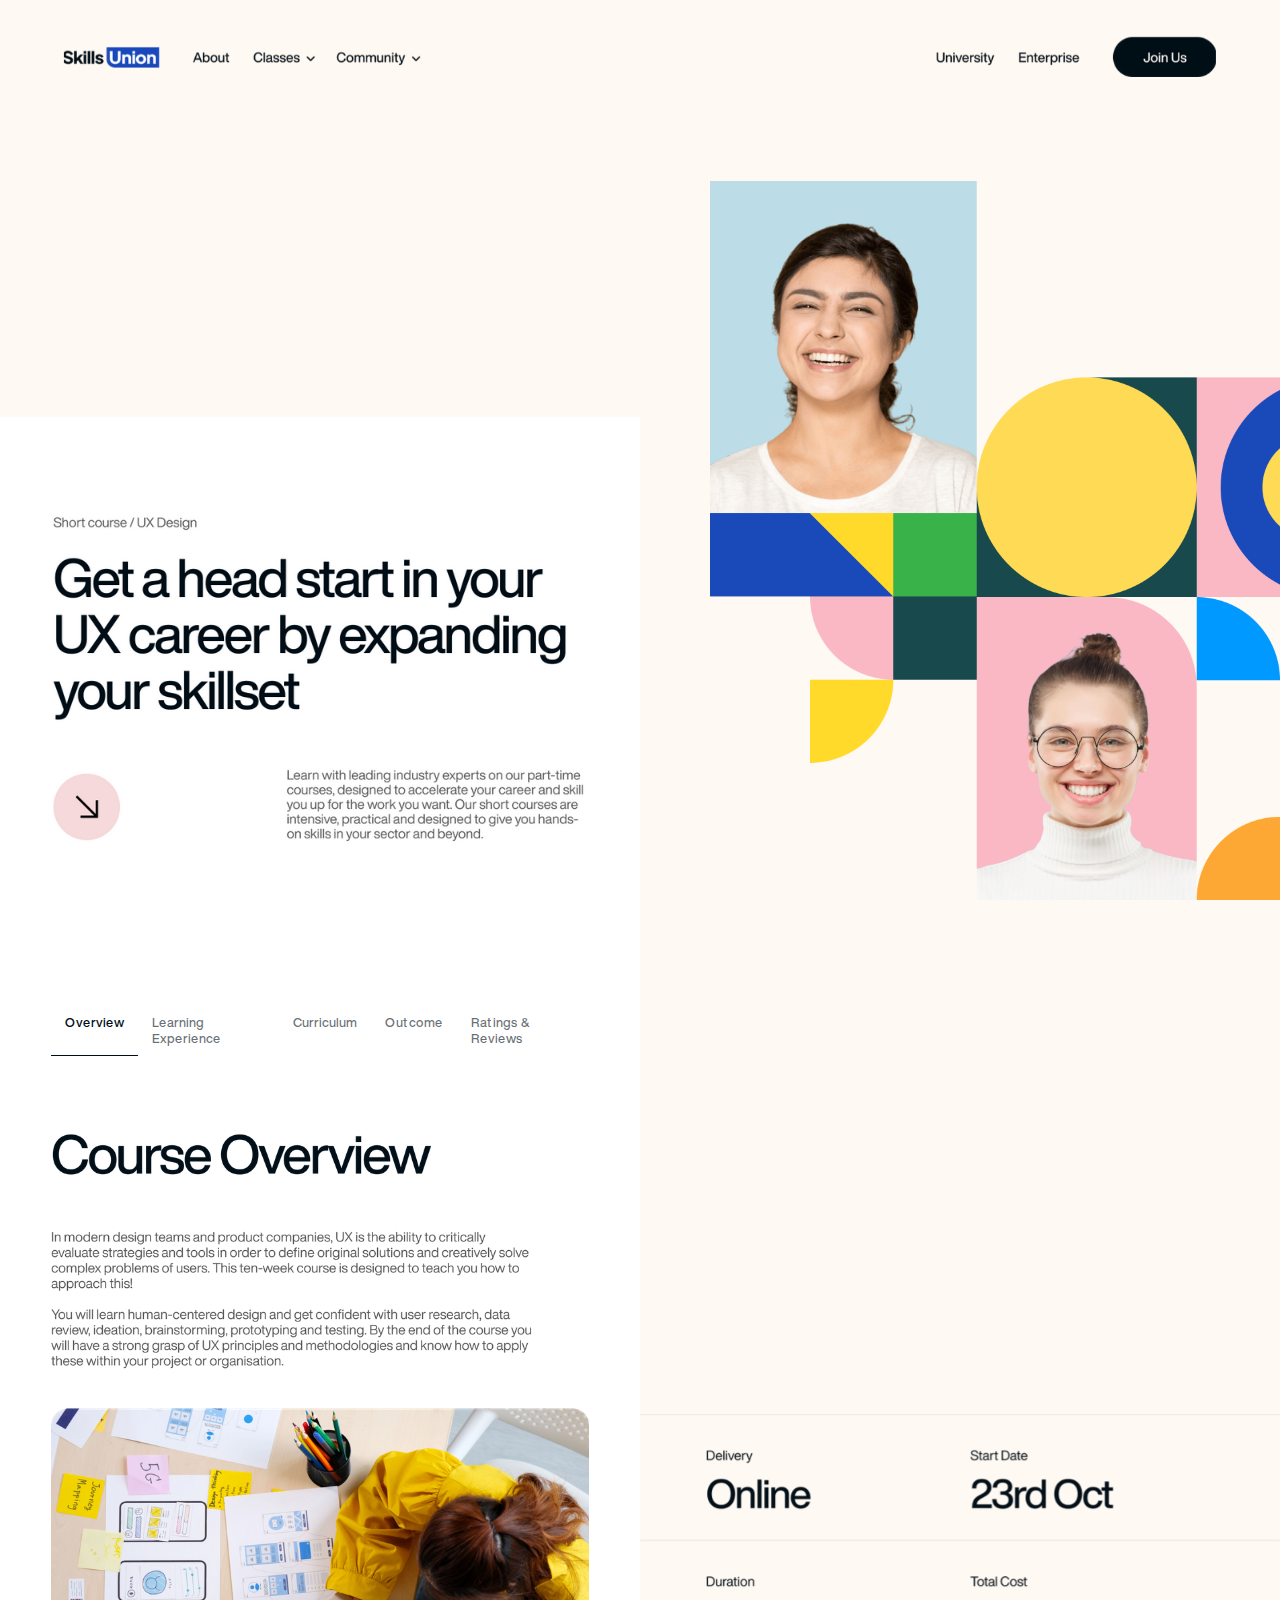
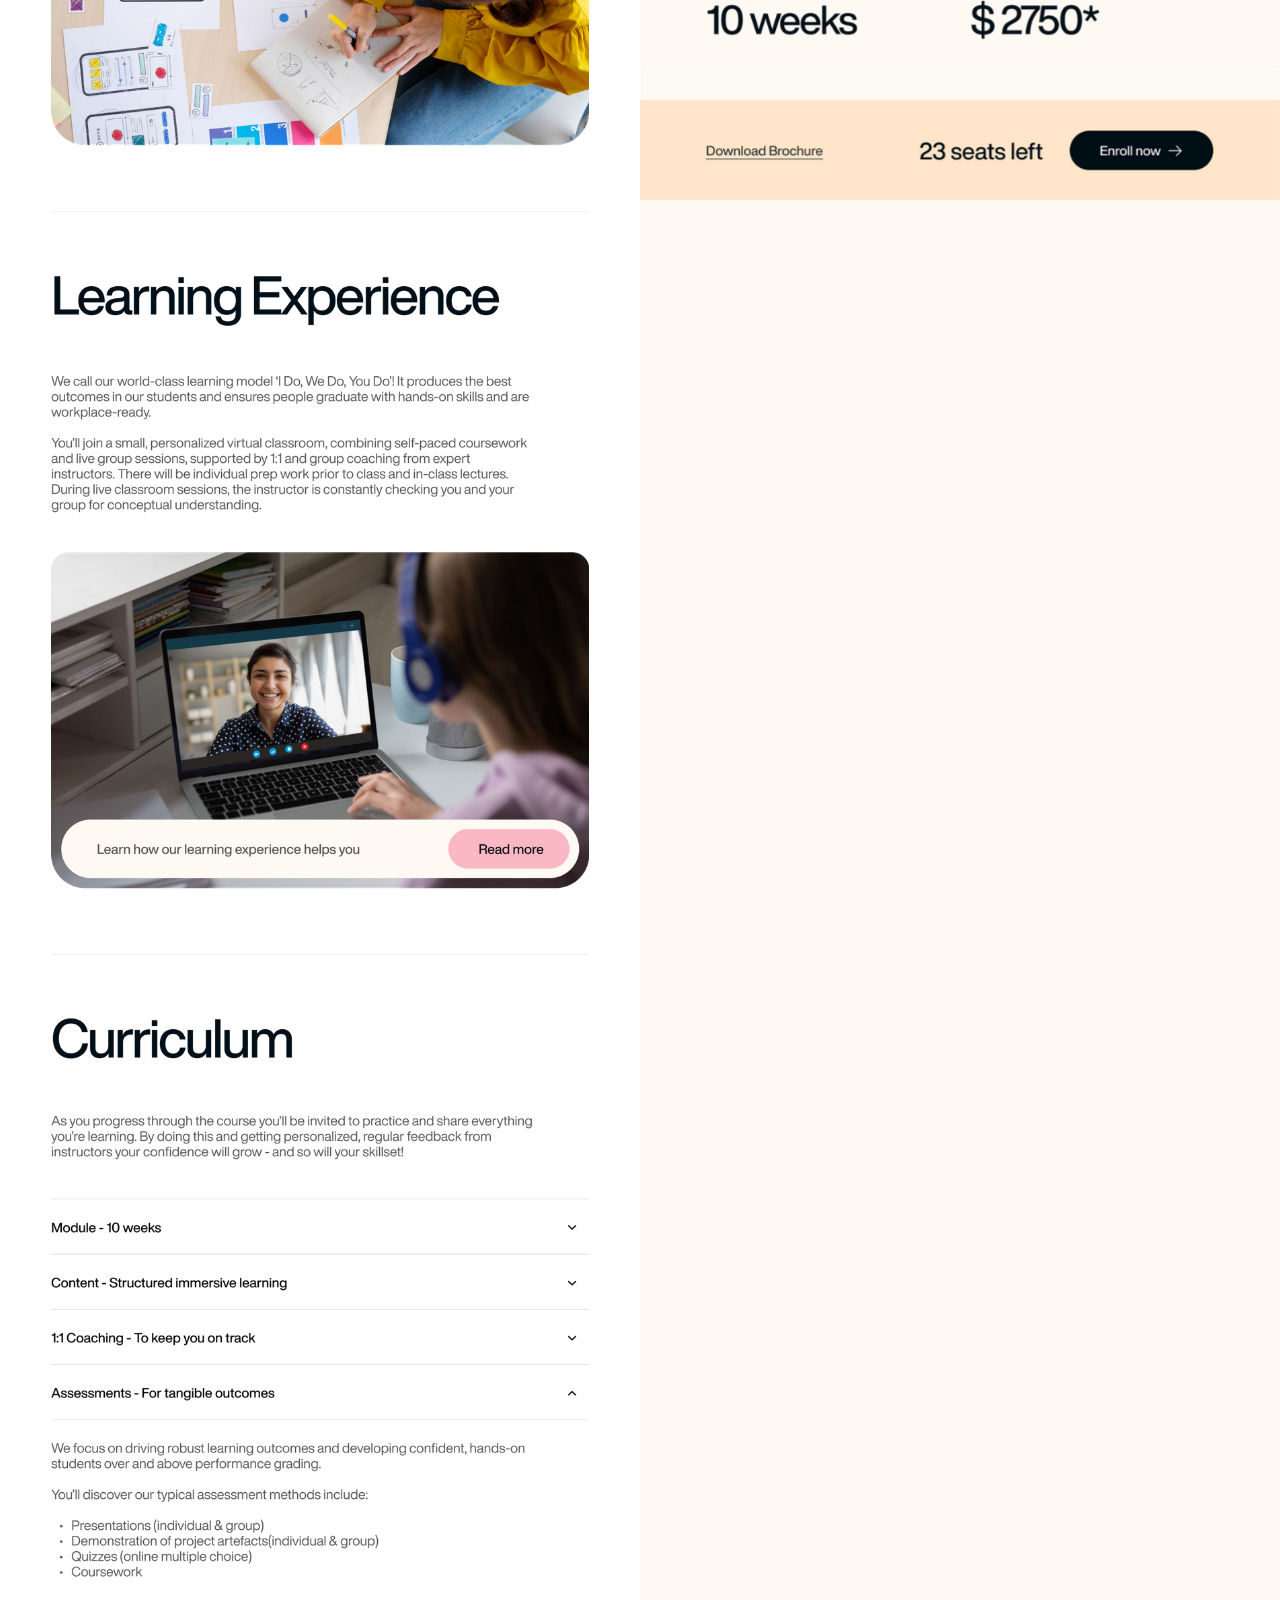
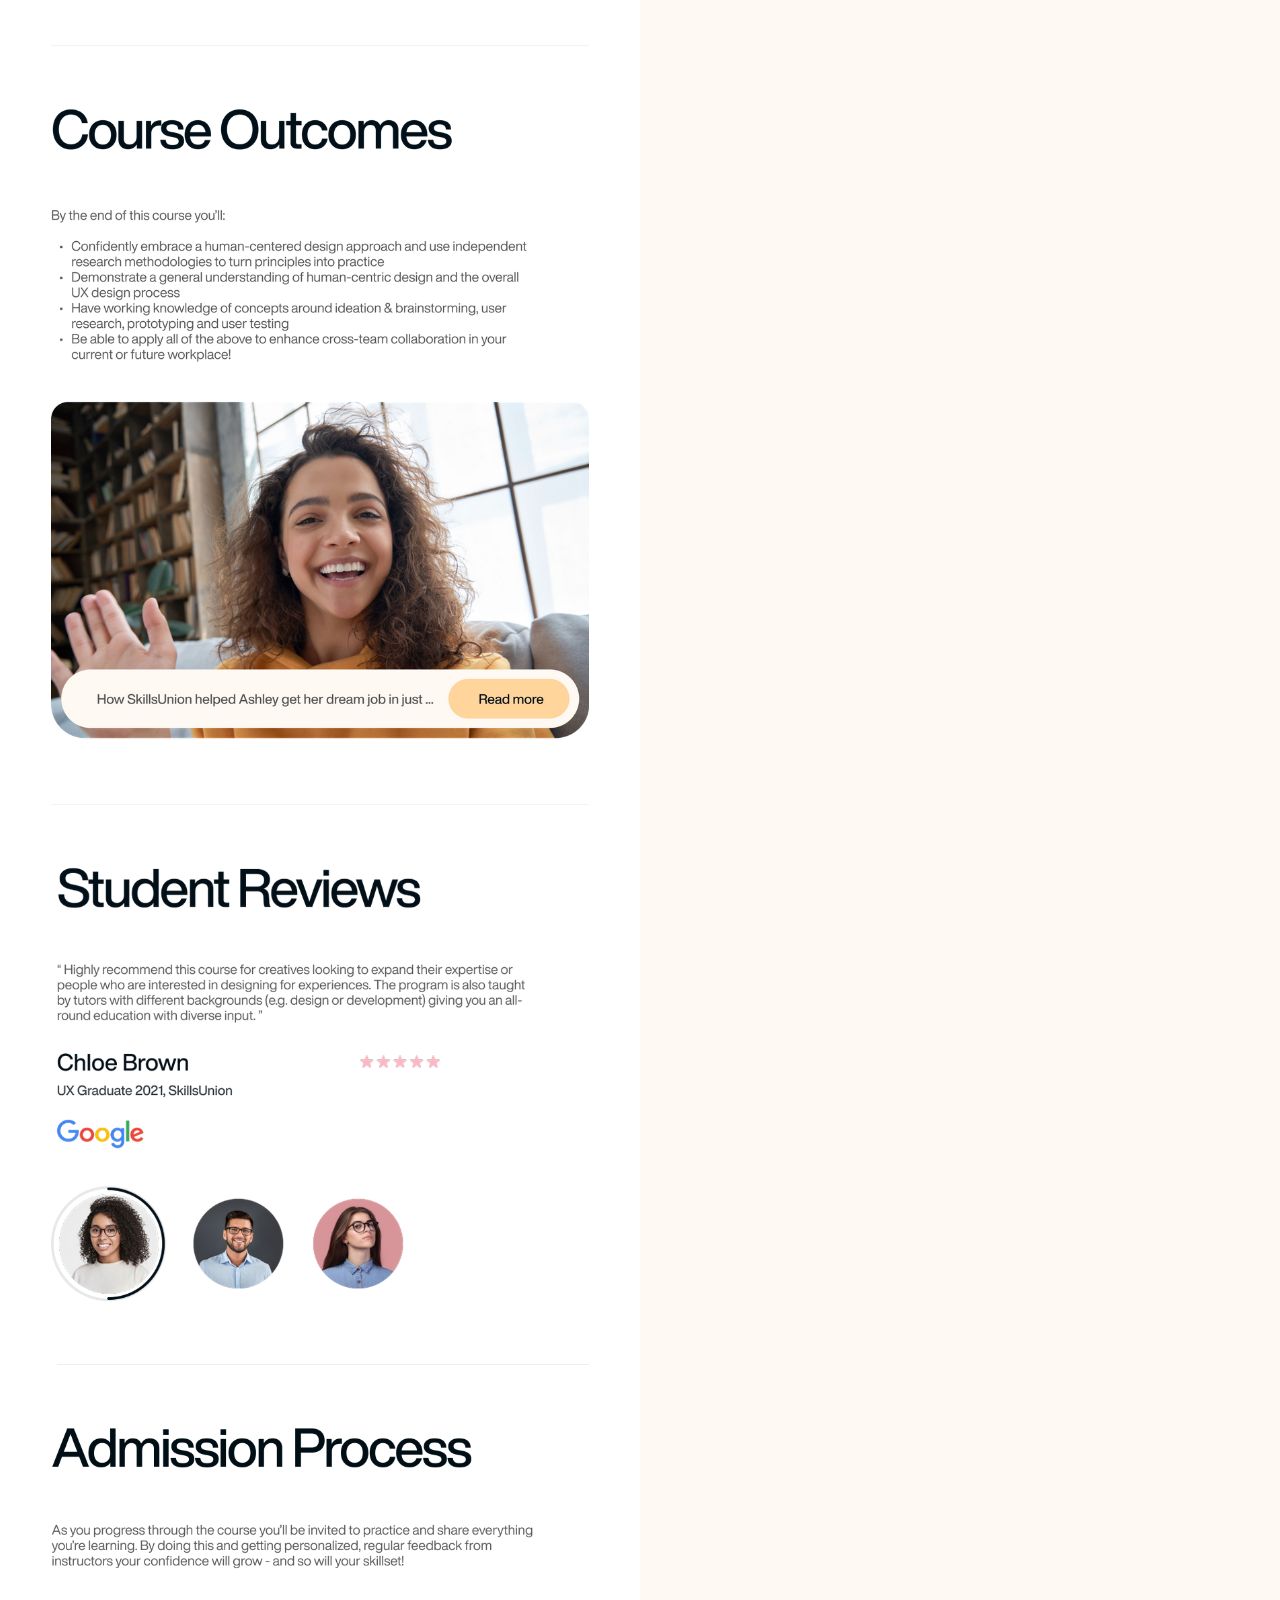
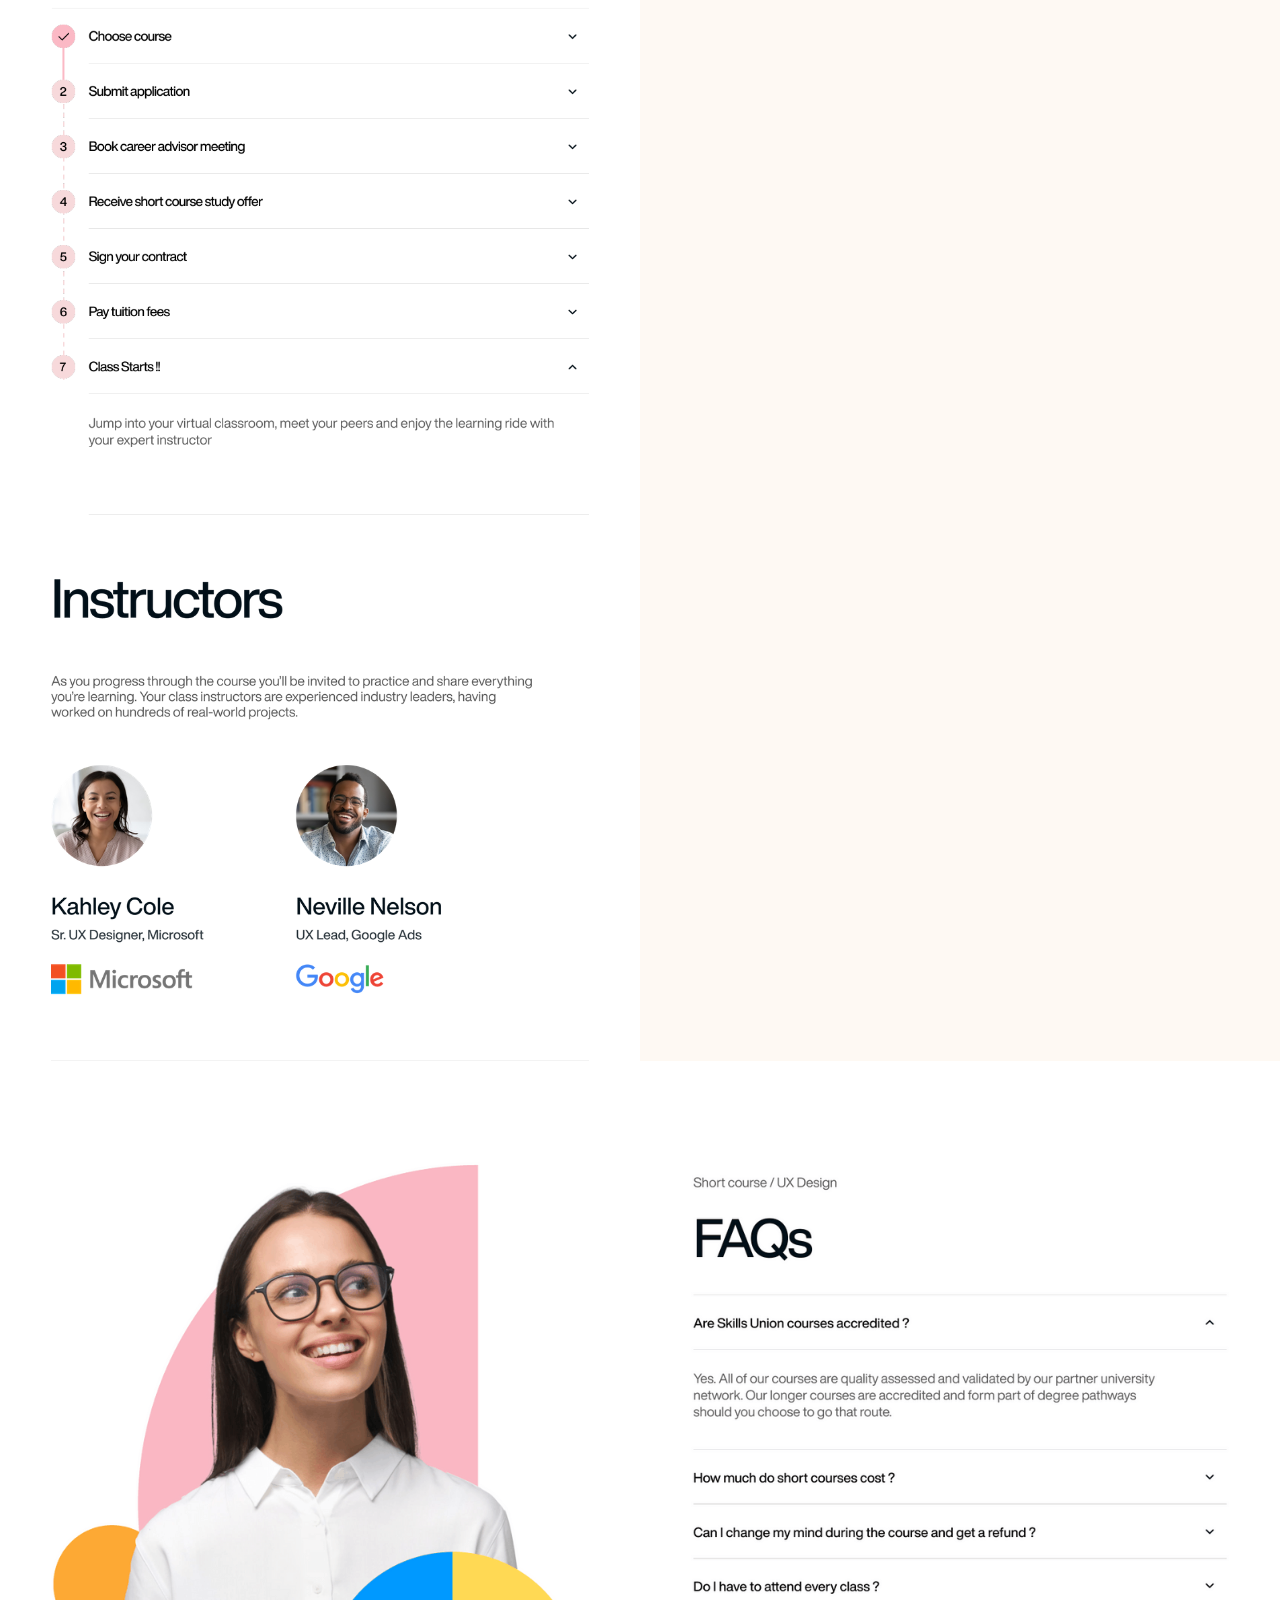
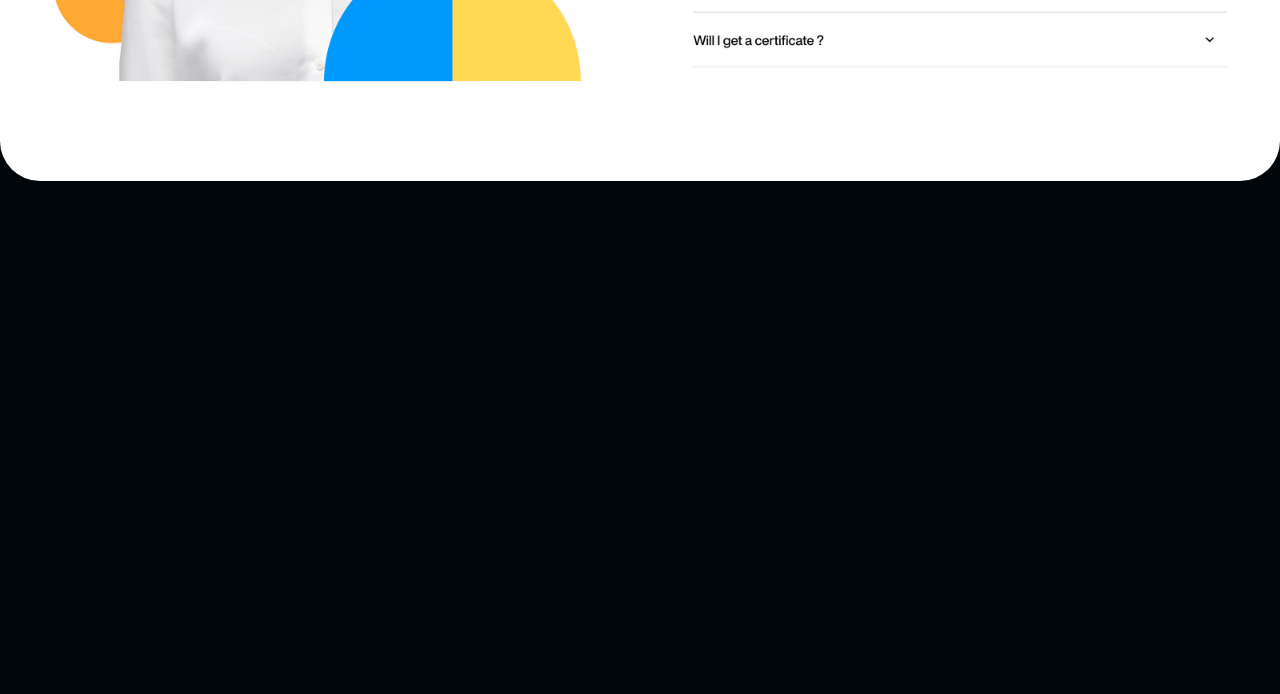
==== commit c8f48482: "Add files via upload" ====
--- a/home-2.html
+++ b/home-2.html
@@ -1,4 +1,4 @@
-<!DOCTYPE html><!--  Last Published: Tue Nov 02 2021 07:26:44 GMT+0000 (Coordinated Universal Time)  -->
+<!DOCTYPE html><!--  Last Published: Tue Nov 02 2021 07:36:51 GMT+0000 (Coordinated Universal Time)  -->
 <html data-wf-page="617fdef9369cec7d32bb4fd6" data-wf-site="617b8d3df0b5734e56afc149" lang="en">
 <head>
   <meta charset="utf-8">
--- a/css/su2test.css
+++ b/css/su2test.css
@@ -56,6 +56,13 @@
   -webkit-align-items: center;
   -ms-flex-align: center;
   align-items: center;
+}
+
+.column.hero-illustration-2 {
+  -webkit-box-align: end;
+  -webkit-align-items: flex-end;
+  -ms-flex-align: end;
+  align-items: flex-end;
 }
 
 .column-2 {
@@ -804,6 +811,69 @@
   object-fit: cover;
 }
 
+.hero-illustration-2 {
+  position: relative;
+  width: 50vw;
+  height: 100vh;
+  -o-object-fit: contain;
+  object-fit: contain;
+  -o-object-position: 100% 100%;
+  object-position: 100% 100%;
+}
+
+.hero-illustration-2.disable-select {
+  width: 44.5vw;
+}
+
+.header-mobile {
+  position: fixed;
+  z-index: 100;
+  display: none;
+  height: 10vh;
+  padding-right: 5vw;
+  padding-bottom: 1.5vh;
+  padding-left: 5vw;
+  -webkit-box-orient: vertical;
+  -webkit-box-direction: normal;
+  -webkit-flex-direction: column;
+  -ms-flex-direction: column;
+  flex-direction: column;
+  -webkit-box-pack: end;
+  -webkit-justify-content: flex-end;
+  -ms-flex-pack: end;
+  justify-content: flex-end;
+  -webkit-box-align: center;
+  -webkit-align-items: center;
+  -ms-flex-align: center;
+  align-items: center;
+  background-color: rgba(254, 249, 243, 0);
+  -webkit-transition: background-color 200ms ease;
+  transition: background-color 200ms ease;
+}
+
+.header-mobile.active {
+  background-color: #fff;
+}
+
+.mobile-menu {
+  position: relative;
+  z-index: 110;
+  margin-top: 3.25vh;
+}
+
+.tabs-mobile {
+  margin-top: 10vh;
+}
+
+.faq-mobile {
+  padding-top: 0vh;
+  background-color: #fff;
+}
+
+.mobile-only {
+  display: none;
+}
+
 @media screen and (min-width: 1920px) {
   .empty {
     height: 72vh;
@@ -1010,9 +1080,21 @@
   .not-available.mobile {
     display: none;
   }
+
+  .header-mobile {
+    display: none;
+  }
 }
 
 @media screen and (max-width: 479px) {
+  .body {
+    margin-top: 0vh;
+  }
+
+  .menu.disable-select {
+    display: none;
+  }
+
   .paragraph-text2 {
     font-size: 3.3vw;
     letter-spacing: -0.099vw;
@@ -1160,6 +1242,7 @@
     display: -webkit-flex;
     display: -ms-flexbox;
     display: flex;
+    height: 85vh;
     -webkit-box-orient: vertical;
     -webkit-box-direction: normal;
     -webkit-flex-direction: column;
@@ -1269,6 +1352,7 @@
   }
 
   .not-available {
+    display: none;
     margin-right: 5vw;
   }
 
@@ -1282,6 +1366,202 @@
     font-size: 3.5vh;
     line-height: 1;
     letter-spacing: -0.175vw;
+  }
+
+  .cd-holder {
+    position: relative;
+    z-index: 5;
+  }
+
+  .cd-holder.key-details-mobile {
+    position: relative;
+    z-index: 5;
+    padding-top: 2vh;
+  }
+
+  .tabs-menu {
+    top: 8vh;
+    width: 100%;
+    margin-top: 2vh;
+    padding: 0vh 5vw 1vh;
+    -webkit-box-pack: start;
+    -webkit-justify-content: flex-start;
+    -ms-flex-pack: start;
+    justify-content: flex-start;
+  }
+
+  .tab-link-tab-1.w--current {
+    padding-right: 3vw;
+    padding-left: 3vw;
+  }
+
+  .tab-link-tab-2 {
+    padding-right: 3vw;
+    padding-left: 3vw;
+  }
+
+  .tab-link-tab-3 {
+    padding-right: 3vw;
+    padding-left: 3vw;
+  }
+
+  .tab-link-tab-4 {
+    padding-right: 3vw;
+    padding-left: 3vw;
+  }
+
+  .text-block-4 {
+    font-size: 3.5vw;
+  }
+
+  .cd.disable-select {
+    padding-top: 0vh;
+    padding-right: 0vw;
+    padding-left: 0vw;
+    border-bottom-left-radius: 25px;
+    border-bottom-right-radius: 25px;
+  }
+
+  .cd.disable-select.no-radius {
+    padding-top: 0vh;
+    border-radius: 0px;
+  }
+
+  .header-mobile {
+    display: -webkit-box;
+    display: -webkit-flex;
+    display: -ms-flexbox;
+    display: flex;
+    height: 8vh;
+    -webkit-box-pack: center;
+    -webkit-justify-content: center;
+    -ms-flex-pack: center;
+    justify-content: center;
+  }
+
+  .mobile-menu.disable-select {
+    margin-top: 2vh;
+  }
+
+  .mobile-hero-section {
+    position: relative;
+    z-index: 5;
+    display: -webkit-box;
+    display: -webkit-flex;
+    display: -ms-flexbox;
+    display: flex;
+    height: 100vh;
+    padding-right: 0px;
+    padding-bottom: 0px;
+    -webkit-box-orient: vertical;
+    -webkit-box-direction: normal;
+    -webkit-flex-direction: column;
+    -ms-flex-direction: column;
+    flex-direction: column;
+    -webkit-box-pack: end;
+    -webkit-justify-content: flex-end;
+    -ms-flex-pack: end;
+    justify-content: flex-end;
+    -webkit-box-align: center;
+    -webkit-align-items: center;
+    -ms-flex-align: center;
+    align-items: center;
+    background-color: #fef9f3;
+  }
+
+  .mobile-cta {
+    position: fixed;
+    left: 0%;
+    top: auto;
+    right: 0%;
+    bottom: 0%;
+    z-index: 200;
+    display: block;
+  }
+
+  .image-5 {
+    width: 88vw;
+    margin-bottom: 2.5vh;
+  }
+
+  .hero-mobile-heading {
+    width: 100%;
+  }
+
+  .div-block-8 {
+    display: -webkit-box;
+    display: -webkit-flex;
+    display: -ms-flexbox;
+    display: flex;
+    width: 100%;
+    -webkit-box-pack: center;
+    -webkit-justify-content: center;
+    -ms-flex-pack: center;
+    justify-content: center;
+    -webkit-box-align: center;
+    -webkit-align-items: center;
+    -ms-flex-align: center;
+    align-items: center;
+  }
+
+  .tabs-mobile {
+    margin-top: 0vh;
+    background-color: #fff;
+  }
+
+  .text-block-5 {
+    font-size: 3.5vw;
+  }
+
+  .text-block-6 {
+    font-size: 3.5vw;
+  }
+
+  .text-block-7 {
+    font-size: 3.5vw;
+  }
+
+  .section {
+    position: relative;
+    z-index: 5;
+  }
+
+  .faq-mobile {
+    position: relative;
+    z-index: 5;
+    background-color: hsla(0, 0%, 100%, 0);
+  }
+
+  .mobile-footer-holder {
+    position: fixed;
+    left: 0%;
+    top: 0%;
+    right: 0%;
+    bottom: auto;
+    z-index: 0;
+    display: -webkit-box;
+    display: -webkit-flex;
+    display: -ms-flexbox;
+    display: flex;
+    height: 100vh;
+    -webkit-box-orient: vertical;
+    -webkit-box-direction: normal;
+    -webkit-flex-direction: column;
+    -ms-flex-direction: column;
+    flex-direction: column;
+    -webkit-box-pack: end;
+    -webkit-justify-content: flex-end;
+    -ms-flex-pack: end;
+    justify-content: flex-end;
+    -webkit-box-align: center;
+    -webkit-align-items: center;
+    -ms-flex-align: center;
+    align-items: center;
+    background-color: #00060a;
+  }
+
+  .mobile-only {
+    display: block;
   }
 }
 
